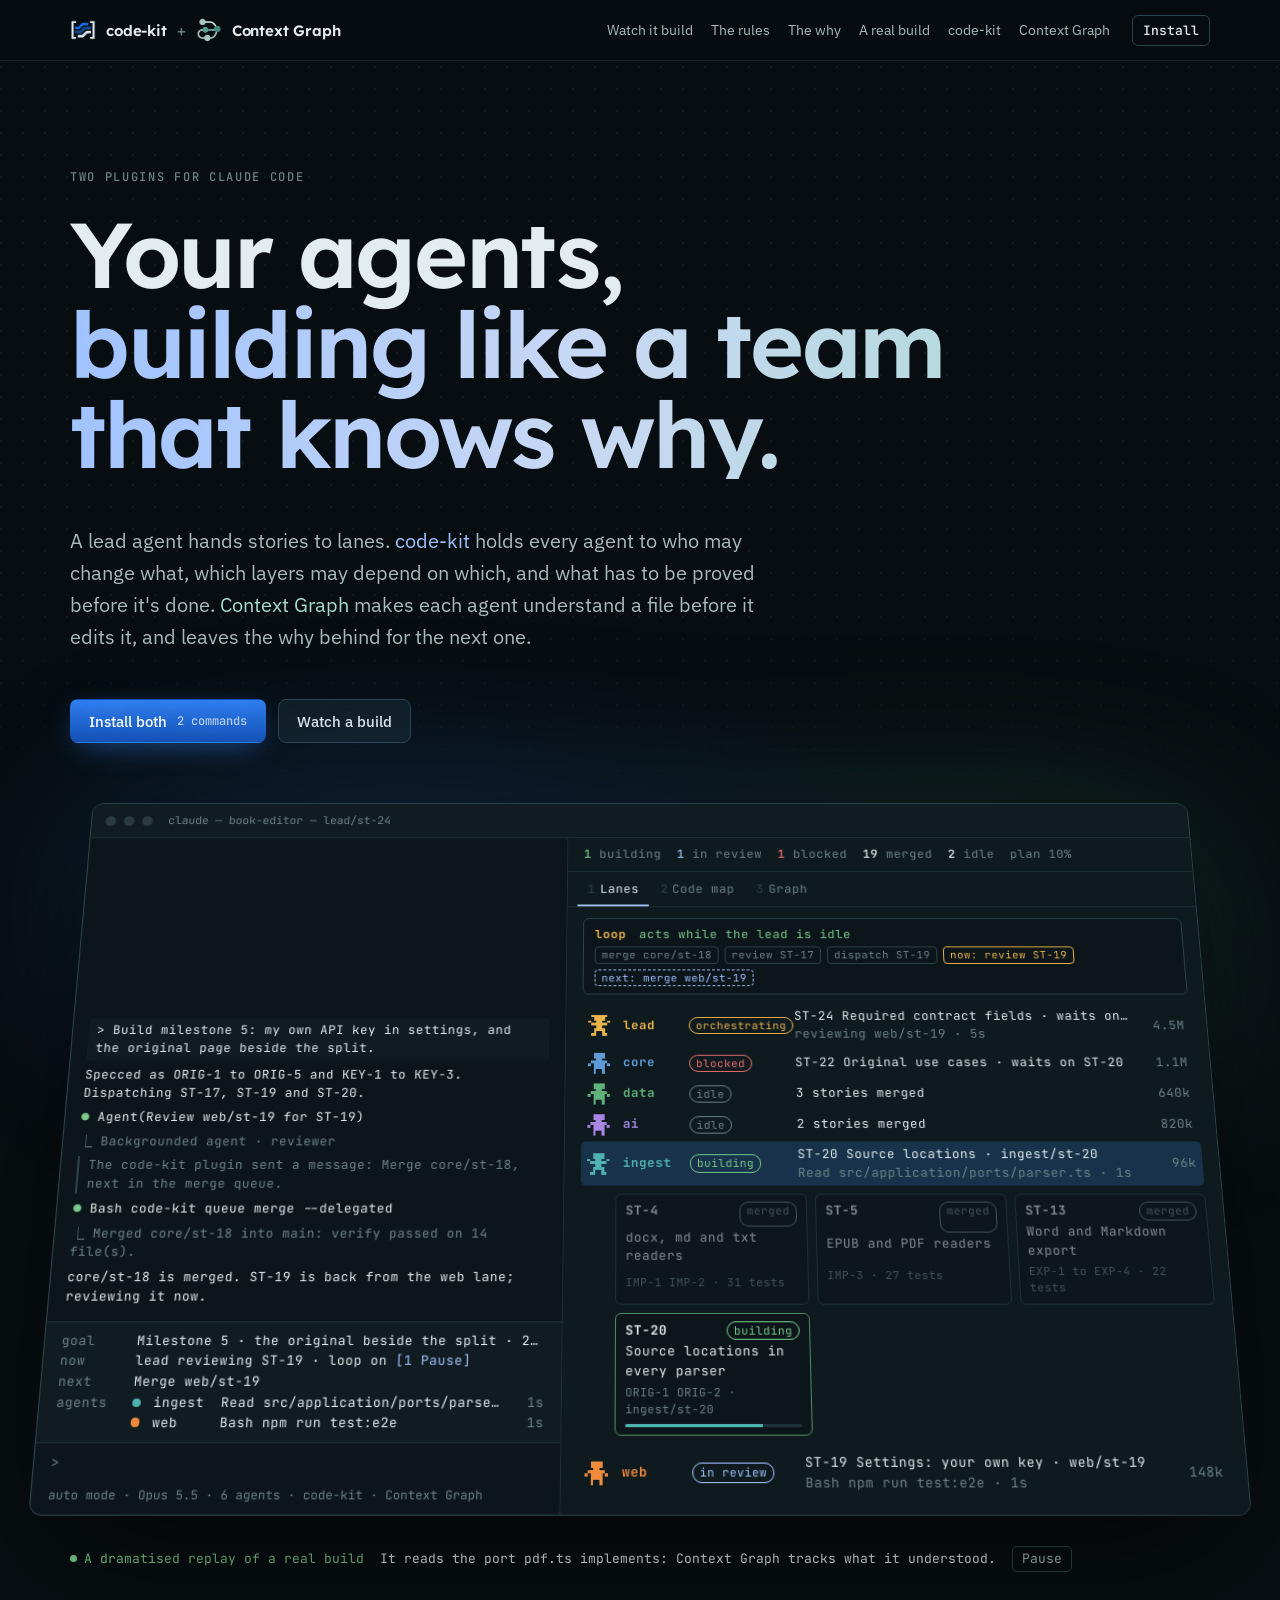
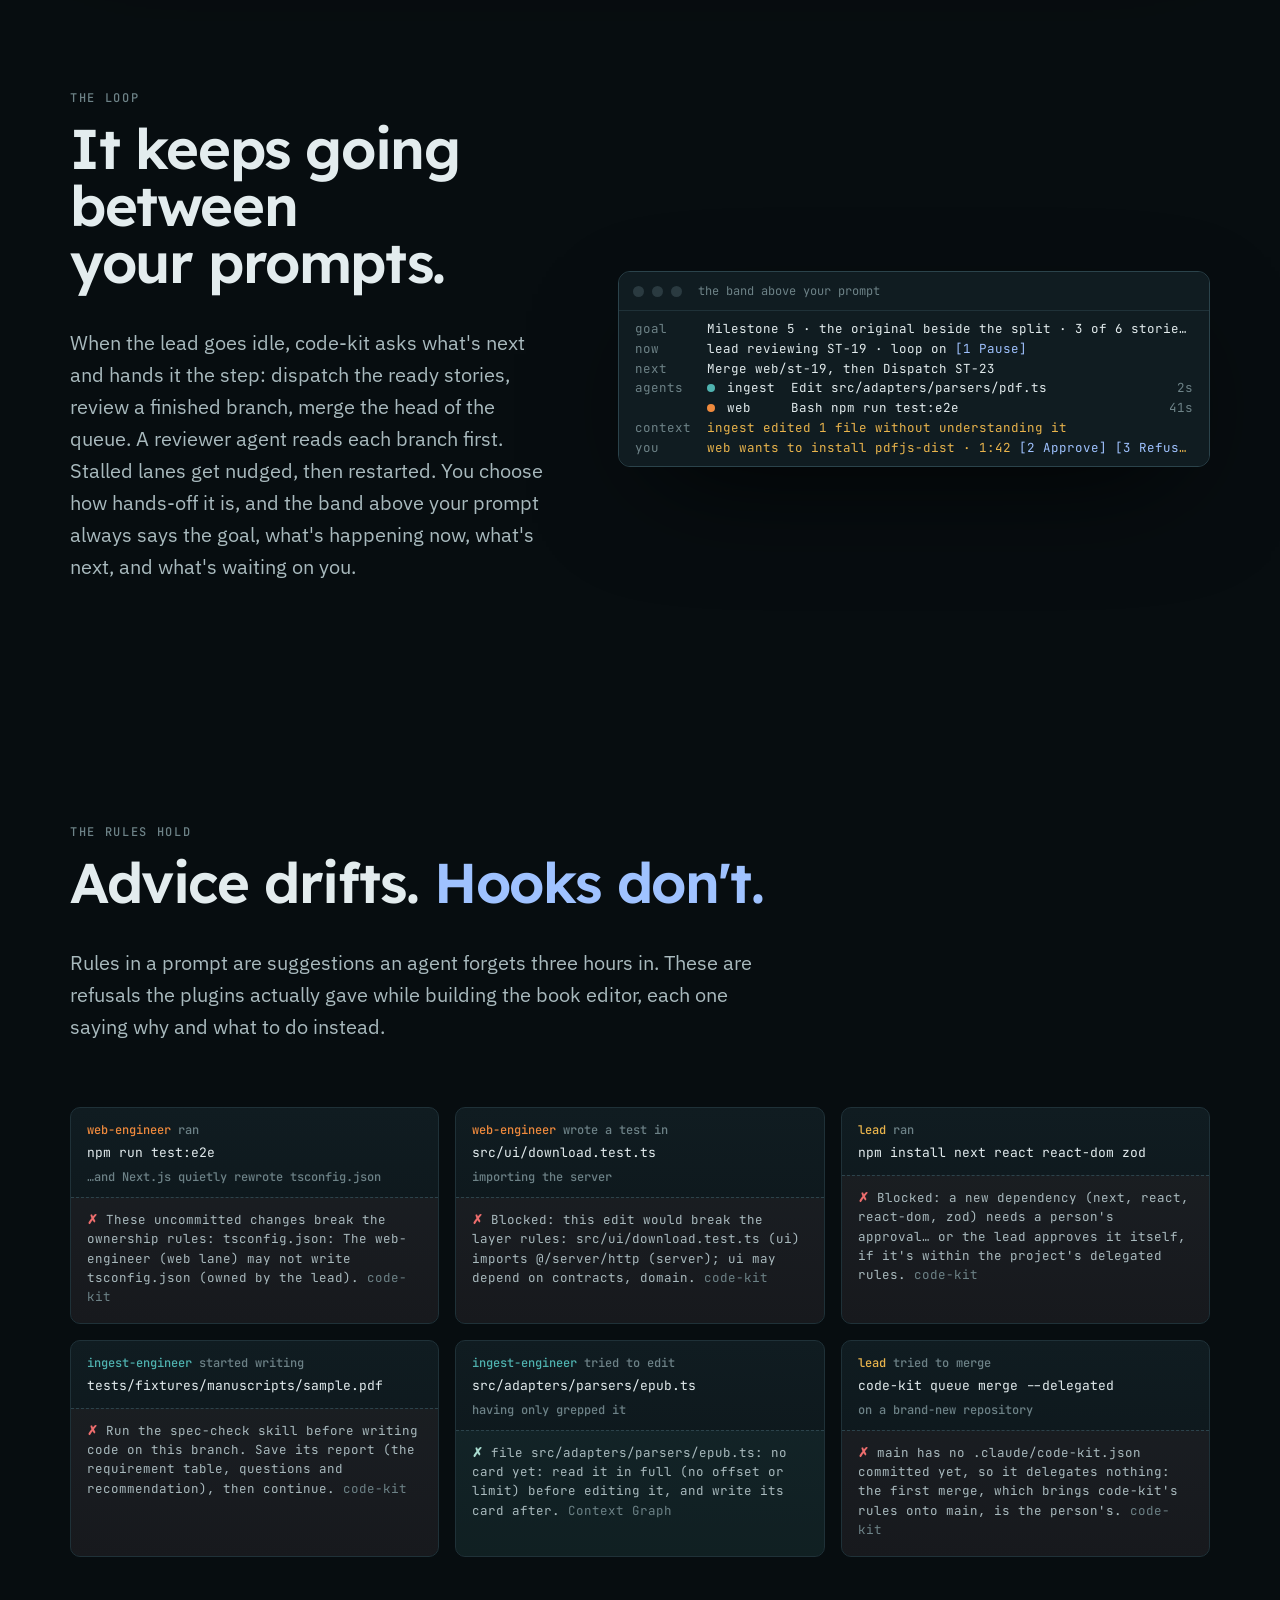
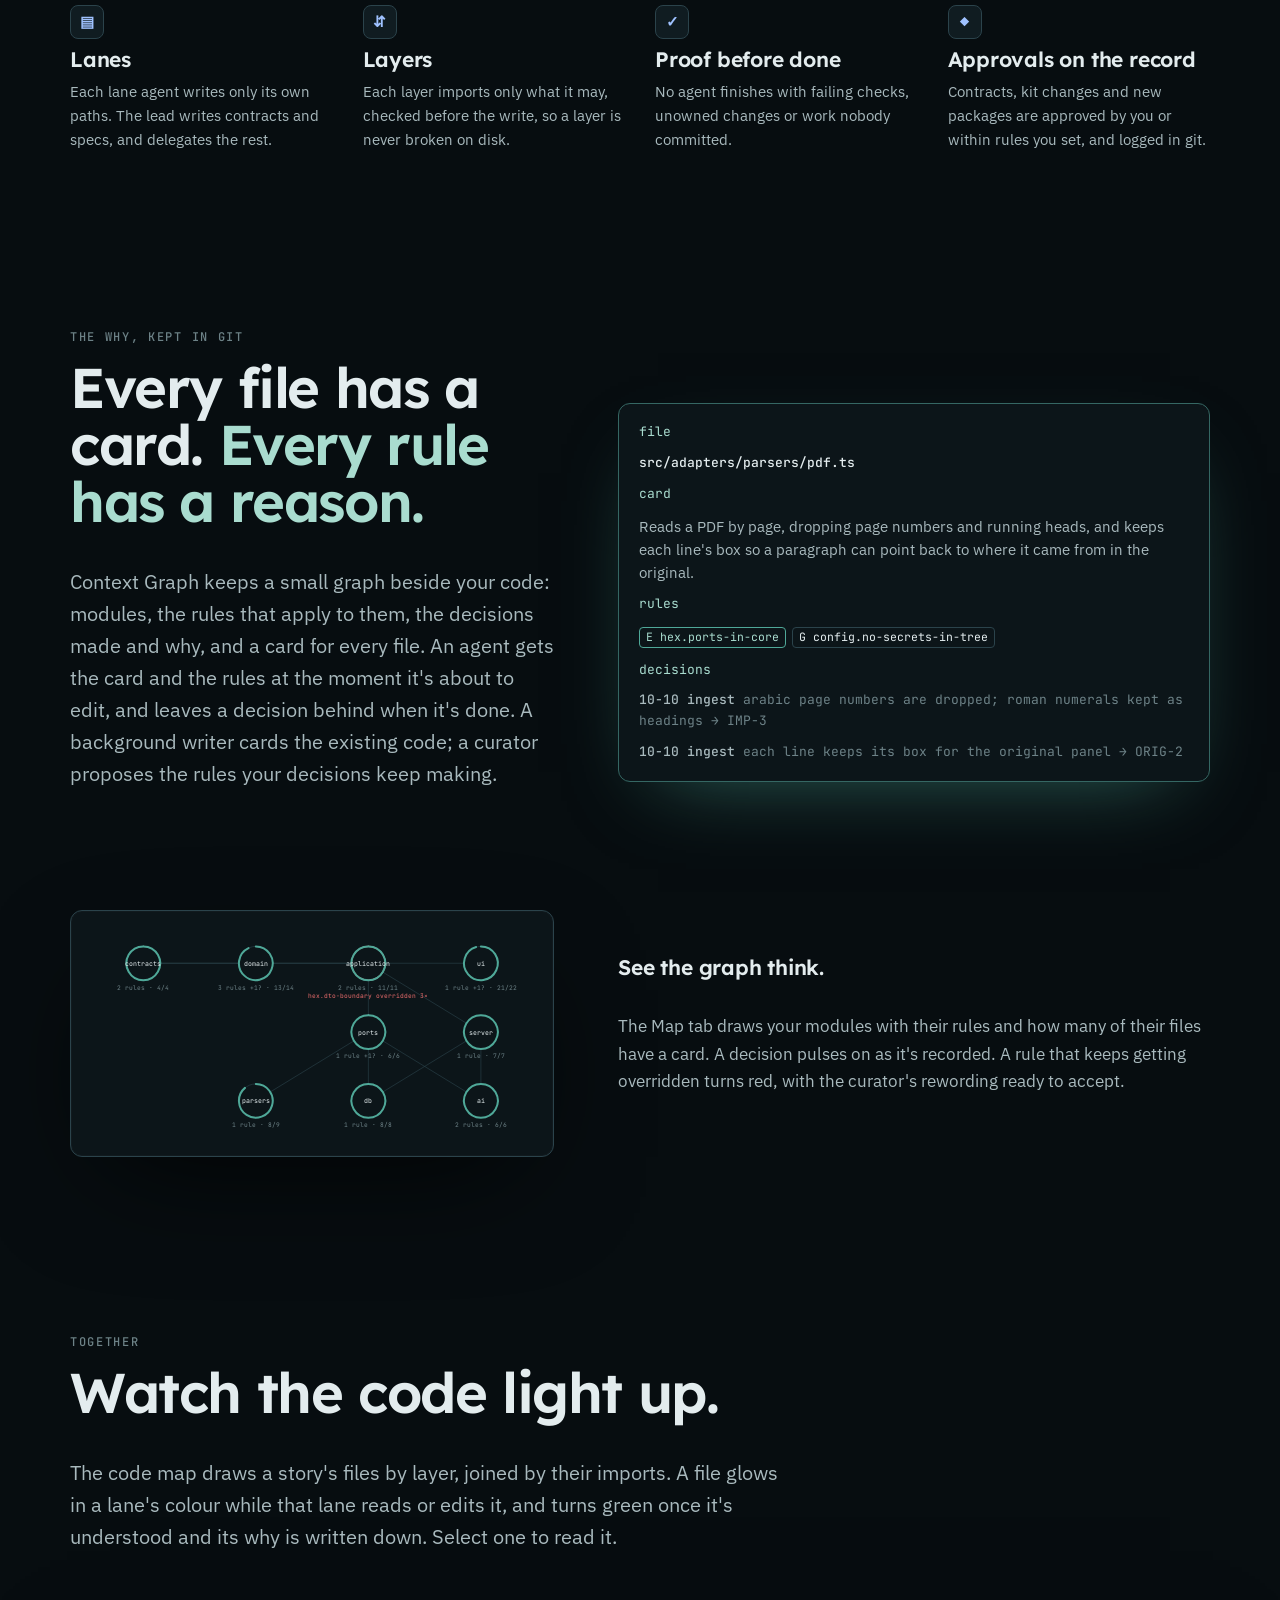
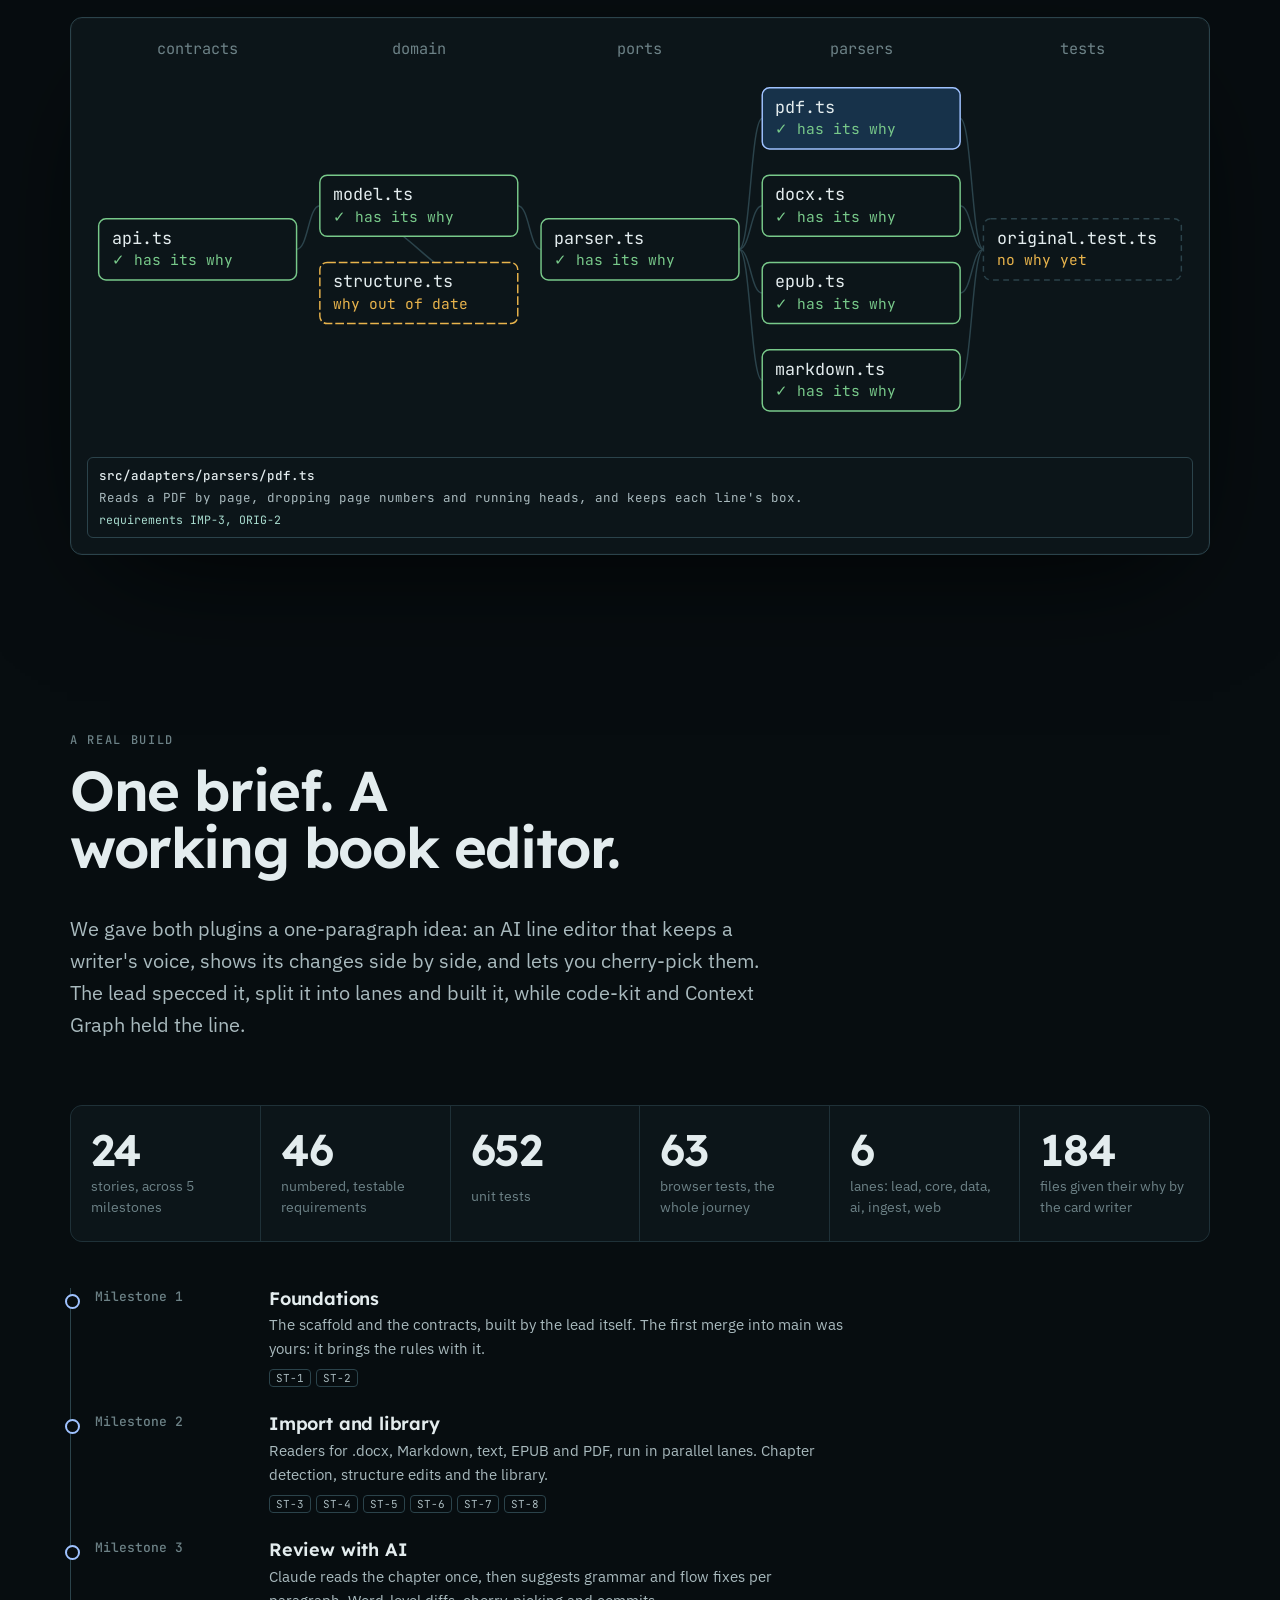
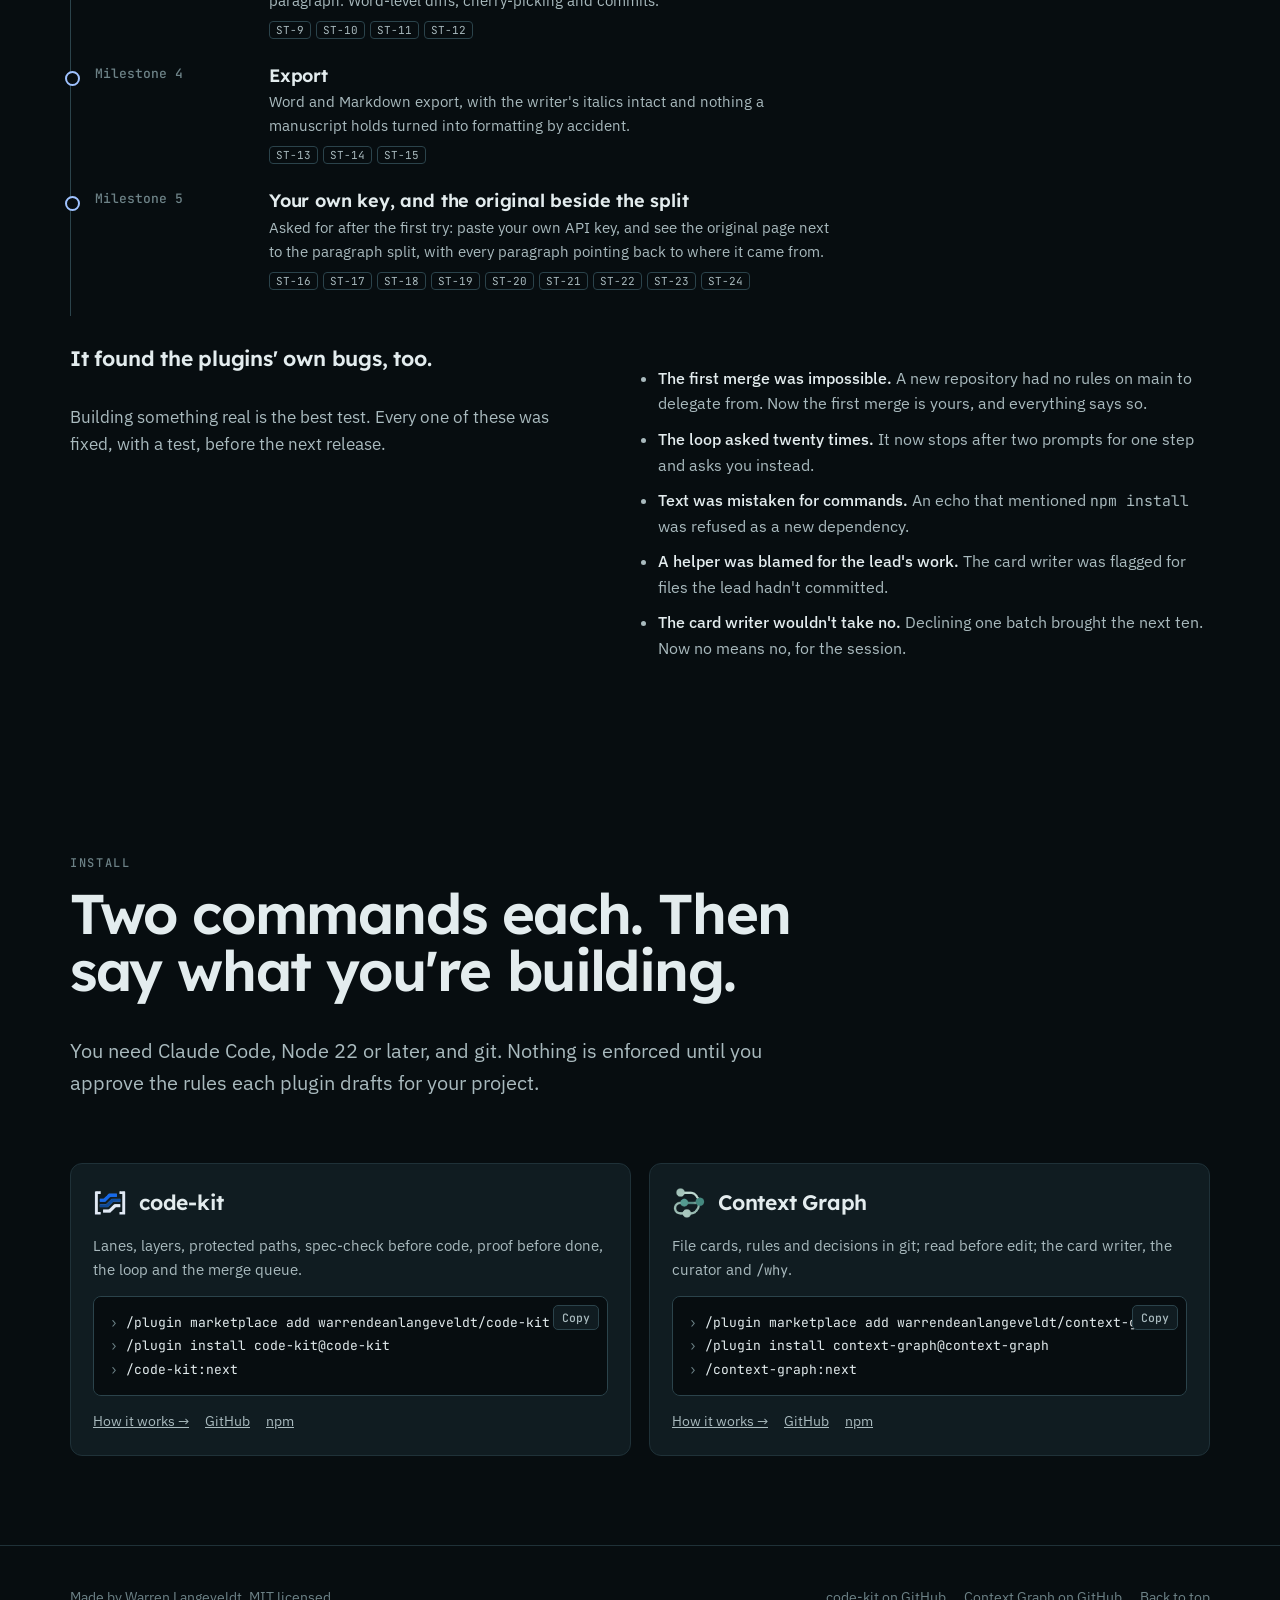
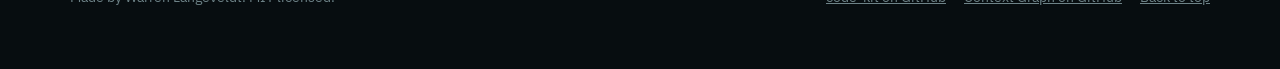
==== index.html @ 159a87c7 "The site: home page with the live replay, code-kit and Context Graph pages, GIFs and the social card" ====
<!doctype html>
<html lang="en">
<head>
<meta charset="utf-8">
<meta name="viewport" content="width=device-width, initial-scale=1, viewport-fit=cover">
<title>code-kit & Context Graph</title>
<meta name="description" content="Two Claude Code plugins that make AI agents build like a team: code-kit enforces who may change what and what must be proved; Context Graph gives every agent the why behind a file before it edits.">
<meta property="og:title" content="code-kit & Context Graph">
<meta property="og:description" content="Your agents, building like a team that knows why. Two Claude Code plugins for lanes, layers, specs and the why behind every file.">
<meta property="og:image" content="https://warrendeanlangeveldt.github.io/assets/og.png">
<meta property="og:type" content="website">
<meta name="twitter:card" content="summary_large_image">
<meta name="theme-color" content="#070d10">
<link rel="icon" href="assets/code-kit-icon.png">
<link rel="preconnect" href="https://fonts.googleapis.com">
<link rel="preconnect" href="https://fonts.gstatic.com" crossorigin>
<link rel="stylesheet" href="https://fonts.googleapis.com/css2?family=Lexend:wght@400;500;600;700&family=IBM+Plex+Sans:wght@400;500&family=JetBrains+Mono:wght@400;500;700&display=swap">
<link rel="stylesheet" href="assets/site.css">
</head>
<body>

<header class="nav">
  <div class="wrap">
    <a class="brand" href="./"><img src="assets/code-kit-icon.png" alt=""><span>code-kit</span><span class="plus">+</span><img src="assets/context-graph-icon.png" alt=""><span>Context Graph</span></a>
    <nav aria-label="Sections">
      <a href="#watch">Watch it build</a>
      <a href="#rules">The rules</a>
      <a href="#why">The why</a>
      <a href="#case">A real build</a>
      <a href="code-kit/">code-kit</a>
      <a href="context-graph/">Context Graph</a>
    </nav>
    <a class="gh" href="#install">Install</a>
  </div>
</header>

<main>
  <section class="hero" id="top">
    <div class="wrap">
      <span class="eyebrow">Two plugins for Claude Code</span>
      <h1>Your agents,<span class="line2 grad">building like a team that knows why.</span></h1>
      <p class="lede">A lead agent hands stories to lanes. <span class="kit">code-kit</span> holds every agent to who may change what, which layers may depend on which, and what has to be proved before it's done. <span class="ctx">Context Graph</span> makes each agent understand a file before it edits it, and leaves the why behind for the next one.</p>
      <div class="ctas">
        <a class="btn primary" href="#install">Install both <span class="k">2 commands</span></a>
        <a class="btn" href="#watch">Watch a build</a>
      </div>
      <div class="stage" id="watch">
        <div class="glow" aria-hidden="true"></div>
        <div class="tilt"><div data-harness data-caption="#say" data-toggle="#playpause"></div></div>
        <div class="caption">
          <span class="live">A dramatised replay of a real build</span>
          <span class="say" id="say"></span>
          <button type="button" id="playpause">Pause</button>
        </div>
      </div>
    </div>
  </section>

  <section id="loop">
    <div class="wrap split">
      <div class="sec-head">
        <span class="eyebrow">The loop</span>
        <h2>It keeps going between your prompts.</h2>
        <p class="lede">When the lead goes idle, code-kit asks what's next and hands it the step: dispatch the ready stories, review a finished branch, merge the head of the queue. A reviewer agent reads each branch first. Stalled lanes get nudged, then restarted. You choose how hands-off it is, and the band above your prompt always says the goal, what's happening now, what's next, and what's waiting on you.</p>
      </div>
      <div class="term" aria-label="The mission band">
        <div class="bar"><i></i><i></i><i></i><span>the band above your prompt</span></div>
        <div class="band" style="border-top:0">
          <div class="r"><span class="k">goal</span><span class="v">Milestone 5 · the original beside the split · 3 of 6 stories done</span></div>
          <div class="r"><span class="k">now</span><span class="v">lead reviewing ST-19 · loop on  <span class="btnk">[1 Pause]</span></span></div>
          <div class="r"><span class="k">next</span><span class="v">Merge web/st-19, then Dispatch ST-23</span></div>
          <div class="r"><span class="k">agents</span><span class="v ag"><span style="color:var(--ingest)"><span class="dot"></span></span><span>ingest</span><span class="t">Edit src/adapters/parsers/pdf.ts</span><span class="a">2s</span></span></div>
          <div class="r"><span class="k"></span><span class="v ag"><span style="color:var(--web)"><span class="dot"></span></span><span>web</span><span class="t">Bash npm run test:e2e</span><span class="a">41s</span></span></div>
          <div class="r"><span class="k">context</span><span class="v ctxl">ingest edited 1 file without understanding it</span></div>
          <div class="r"><span class="k">you</span><span class="v you">web wants to install pdfjs-dist · 1:42  <span class="btnk">[2 Approve] [3 Refuse]</span></span></div>
        </div>
      </div>
    </div>
  </section>

  <section id="rules">
    <div class="wrap">
      <div class="sec-head">
        <span class="eyebrow">The rules hold</span>
        <h2>Advice drifts. <span class="kit">Hooks don't.</span></h2>
        <p class="lede">Rules in a prompt are suggestions an agent forgets three hours in. These are refusals the plugins actually gave while building the book editor, each one saying why and what to do instead.</p>
      </div>
      <div class="refusals">
        <article class="ref">
          <div class="tried"><span class="who"><b style="color:var(--web)">web-engineer</b> ran</span><span class="cmd">npm run test:e2e</span><span class="who">…and Next.js quietly rewrote tsconfig.json</span></div>
          <div class="said"><span class="x">✗ </span>These uncommitted changes break the ownership rules: tsconfig.json: The web-engineer (web lane) may not write tsconfig.json (owned by the lead). <span class="plugin">code-kit</span></div>
        </article>
        <article class="ref">
          <div class="tried"><span class="who"><b style="color:var(--web)">web-engineer</b> wrote a test in</span><span class="cmd">src/ui/download.test.ts</span><span class="who">importing the server</span></div>
          <div class="said"><span class="x">✗ </span>Blocked: this edit would break the layer rules: src/ui/download.test.ts (ui) imports @/server/http (server); ui may depend on contracts, domain. <span class="plugin">code-kit</span></div>
        </article>
        <article class="ref">
          <div class="tried"><span class="who"><b style="color:var(--lead)">lead</b> ran</span><span class="cmd">npm install next react react-dom zod</span></div>
          <div class="said"><span class="x">✗ </span>Blocked: a new dependency (next, react, react-dom, zod) needs a person's approval… or the lead approves it itself, if it's within the project's delegated rules. <span class="plugin">code-kit</span></div>
        </article>
        <article class="ref">
          <div class="tried"><span class="who"><b style="color:var(--ingest)">ingest-engineer</b> started writing</span><span class="cmd">tests/fixtures/manuscripts/sample.pdf</span></div>
          <div class="said"><span class="x">✗ </span>Run the spec-check skill before writing code on this branch. Save its report (the requirement table, questions and recommendation), then continue. <span class="plugin">code-kit</span></div>
        </article>
        <article class="ref ctxref">
          <div class="tried"><span class="who"><b style="color:var(--ingest)">ingest-engineer</b> tried to edit</span><span class="cmd">src/adapters/parsers/epub.ts</span><span class="who">having only grepped it</span></div>
          <div class="said"><span class="x">✗ </span>file src/adapters/parsers/epub.ts: no card yet: read it in full (no offset or limit) before editing it, and write its card after. <span class="plugin">Context Graph</span></div>
        </article>
        <article class="ref">
          <div class="tried"><span class="who"><b style="color:var(--lead)">lead</b> tried to merge</span><span class="cmd">code-kit queue merge --delegated</span><span class="who">on a brand-new repository</span></div>
          <div class="said"><span class="x">✗ </span>main has no .claude/code-kit.json committed yet, so it delegates nothing: the first merge, which brings code-kit's rules onto main, is the person's. <span class="plugin">code-kit</span></div>
        </article>
      </div>
      <div class="feats">
        <div class="feat"><span class="ic kit">▤</span><h3>Lanes</h3><p>Each lane agent writes only its own paths. The lead writes contracts and specs, and delegates the rest.</p></div>
        <div class="feat"><span class="ic kit">⇵</span><h3>Layers</h3><p>Each layer imports only what it may, checked before the write, so a layer is never broken on disk.</p></div>
        <div class="feat"><span class="ic kit">✓</span><h3>Proof before done</h3><p>No agent finishes with failing checks, unowned changes or work nobody committed.</p></div>
        <div class="feat"><span class="ic kit">◆</span><h3>Approvals on the record</h3><p>Contracts, kit changes and new packages are approved by you or within rules you set, and logged in git.</p></div>
      </div>
    </div>
  </section>

  <section id="why">
    <div class="wrap split">
      <div class="sec-head">
        <span class="eyebrow">The why, kept in git</span>
        <h2>Every file has a card. <span class="ctx">Every rule has a reason.</span></h2>
        <p class="lede">Context Graph keeps a small graph beside your code: modules, the rules that apply to them, the decisions made and why, and a card for every file. An agent gets the card and the rules at the moment it's about to edit, and leaves a decision behind when it's done. A background writer cards the existing code; a curator proposes the rules your decisions keep making.</p>
      </div>
      <div class="cardx" aria-label="An example file card">
        <span class="lbl">file</span>
        <span class="path">src/adapters/parsers/pdf.ts</span>
        <span class="lbl">card</span>
        <span class="txt">Reads a PDF by page, dropping page numbers and running heads, and keeps each line's box so a paragraph can point back to where it came from in the original.</span>
        <span class="lbl">rules</span>
        <span><span class="rule e">E hex.ports-in-core</span><span class="rule">G config.no-secrets-in-tree</span></span>
        <span class="lbl">decisions</span>
        <span class="dec"><b>10-10 ingest</b> arabic page numbers are dropped; roman numerals kept as headings → IMP-3</span>
        <span class="dec"><b>10-10 ingest</b> each line keeps its box for the original panel → ORIG-2</span>
      </div>
    </div>
    <div class="wrap" style="margin-top:56px">
      <div class="split">
        <div class="term" style="padding:16px"><div data-graph></div></div>
        <div class="sec-head" style="margin:0">
          <h3>See the graph think.</h3>
          <p class="lede" style="font-size:17px">The Map tab draws your modules with their rules and how many of their files have a card. A decision pulses on as it's recorded. A rule that keeps getting overridden turns red, with the curator's rewording ready to accept.</p>
        </div>
      </div>
    </div>
  </section>

  <section id="map">
    <div class="wrap">
      <div class="sec-head">
        <span class="eyebrow">Together</span>
        <h2>Watch the code light up.</h2>
        <p class="lede">The code map draws a story's files by layer, joined by their imports. A file glows in a lane's colour while that lane reads or edits it, and turns green once it's understood and its why is written down. Select one to read it.</p>
      </div>
      <div class="term" style="padding:16px"><div data-codemap></div></div>
    </div>
  </section>

  <section id="case">
    <div class="wrap">
      <div class="sec-head">
        <span class="eyebrow">A real build</span>
        <h2>One brief. A working book editor.</h2>
        <p class="lede">We gave both plugins a one-paragraph idea: an AI line editor that keeps a writer's voice, shows its changes side by side, and lets you cherry-pick them. The lead specced it, split it into lanes and built it, while code-kit and Context Graph held the line.</p>
      </div>
      <div class="stats">
        <div class="stat"><b>24</b><span>stories, across 5 milestones</span></div>
        <div class="stat"><b>46</b><span>numbered, testable requirements</span></div>
        <div class="stat"><b>652</b><span>unit tests</span></div>
        <div class="stat"><b>63</b><span>browser tests, the whole journey</span></div>
        <div class="stat"><b>6</b><span>lanes: lead, core, data, ai, ingest, web</span></div>
        <div class="stat"><b>184</b><span>files given their why by the card writer</span></div>
      </div>
      <div class="milestones">
        <div class="ms"><span class="when">Milestone 1</span><div><h3>Foundations</h3><p>The scaffold and the contracts, built by the lead itself. The first merge into main was yours: it brings the rules with it.</p><div class="storyrow"><span>ST-1</span><span>ST-2</span></div></div></div>
        <div class="ms"><span class="when">Milestone 2</span><div><h3>Import and library</h3><p>Readers for .docx, Markdown, text, EPUB and PDF, run in parallel lanes. Chapter detection, structure edits and the library.</p><div class="storyrow"><span>ST-3</span><span>ST-4</span><span>ST-5</span><span>ST-6</span><span>ST-7</span><span>ST-8</span></div></div></div>
        <div class="ms"><span class="when">Milestone 3</span><div><h3>Review with AI</h3><p>Claude reads the chapter once, then suggests grammar and flow fixes per paragraph. Word-level diffs, cherry-picking and commits.</p><div class="storyrow"><span>ST-9</span><span>ST-10</span><span>ST-11</span><span>ST-12</span></div></div></div>
        <div class="ms"><span class="when">Milestone 4</span><div><h3>Export</h3><p>Word and Markdown export, with the writer's italics intact and nothing a manuscript holds turned into formatting by accident.</p><div class="storyrow"><span>ST-13</span><span>ST-14</span><span>ST-15</span></div></div></div>
        <div class="ms"><span class="when">Milestone 5</span><div><h3>Your own key, and the original beside the split</h3><p>Asked for after the first try: paste your own API key, and see the original page next to the paragraph split, with every paragraph pointing back to where it came from.</p><div class="storyrow"><span>ST-16</span><span>ST-17</span><span>ST-18</span><span>ST-19</span><span>ST-20</span><span>ST-21</span><span>ST-22</span><span>ST-23</span><span>ST-24</span></div></div></div>
      </div>
      <div class="split" style="align-items:start;margin-top:30px">
        <div class="sec-head" style="margin:0">
          <h3>It found the plugins' own bugs, too.</h3>
          <p class="lede" style="font-size:17px">Building something real is the best test. Every one of these was fixed, with a test, before the next release.</p>
        </div>
        <ul class="caught">
          <li><b>The first merge was impossible.</b> A new repository had no rules on main to delegate from. Now the first merge is yours, and everything says so.</li>
          <li><b>The loop asked twenty times.</b> It now stops after two prompts for one step and asks you instead.</li>
          <li><b>Text was mistaken for commands.</b> An echo that mentioned <code>npm install</code> was refused as a new dependency.</li>
          <li><b>A helper was blamed for the lead's work.</b> The card writer was flagged for files the lead hadn't committed.</li>
          <li><b>The card writer wouldn't take no.</b> Declining one batch brought the next ten. Now no means no, for the session.</li>
        </ul>
      </div>
    </div>
  </section>

  <section id="install">
    <div class="wrap">
      <div class="sec-head">
        <span class="eyebrow">Install</span>
        <h2>Two commands each. Then say what you're building.</h2>
        <p class="lede">You need Claude Code, Node 22 or later, and git. Nothing is enforced until you approve the rules each plugin drafts for your project.</p>
      </div>
      <div class="install">
        <div class="inst">
          <div class="hd"><img src="assets/code-kit-icon.png" alt=""><h3>code-kit</h3></div>
          <p>Lanes, layers, protected paths, spec-check before code, proof before done, the loop and the merge queue.</p>
          <div class="cmds" id="cmd-kit"><span class="p">› </span>/plugin marketplace add warrendeanlangeveldt/code-kit
<span class="p">› </span>/plugin install code-kit@code-kit
<span class="p">› </span>/code-kit:next<button class="copy" type="button" data-copy="#cmd-kit">Copy</button></div>
          <div class="links"><a href="code-kit/">How it works →</a><a href="https://github.com/warrendeanlangeveldt/code-kit">GitHub</a><a href="https://www.npmjs.com/package/@warren-dean/code-kit">npm</a></div>
        </div>
        <div class="inst">
          <div class="hd"><img src="assets/context-graph-icon.png" alt=""><h3>Context Graph</h3></div>
          <p>File cards, rules and decisions in git; read before edit; the card writer, the curator and <code>/why</code>.</p>
          <div class="cmds" id="cmd-ctx"><span class="p">› </span>/plugin marketplace add warrendeanlangeveldt/context-graph
<span class="p">› </span>/plugin install context-graph@context-graph
<span class="p">› </span>/context-graph:next<button class="copy" type="button" data-copy="#cmd-ctx">Copy</button></div>
          <div class="links"><a href="context-graph/">How it works →</a><a href="https://github.com/warrendeanlangeveldt/context-graph">GitHub</a><a href="https://www.npmjs.com/package/@warren-dean/context-graph">npm</a></div>
        </div>
      </div>
    </div>
  </section>
</main>

<footer>
  <div class="wrap">
    <span>Made by Warren Langeveldt. MIT licensed.</span>
    <nav aria-label="Elsewhere"><a href="https://github.com/warrendeanlangeveldt/code-kit">code-kit on GitHub</a><a href="https://github.com/warrendeanlangeveldt/context-graph">Context Graph on GitHub</a><a href="#top">Back to top</a></nav>
  </div>
</footer>

<script src="assets/harness.js"></script>
</body>
</html>
---- assets/site.css ----
/* code-kit & Context Graph. A control room at night: ink ground, the two plugins' own blues and teals,
   the lead's amber for the loop, and a terminal at the centre of every section. Dark by design. */
:root {
  color-scheme: dark;
  --ink: #070d10;
  --ink-2: #0c1519;
  --panel: #101c21;
  --panel-2: #14242a;
  --rule: #1f3138;
  --rule-2: #2b434b;
  --fg: #e3ecee;
  --fg-2: #a9babe;
  --dim: #6d8287;
  --kit: #2f7ff0;
  --kit-deep: #1450b4;
  --kit-soft: #9fc2ff;
  --ctx: #4fa898;
  --ctx-deep: #2f7d70;
  --ctx-soft: #a9dccf;
  --amber: #e9b44c;
  --ok: #78c98a;
  --warn: #e9b44c;
  --bad: #ec6d6d;
  --lead: #e9b44c; --core: #5f9bd6; --data: #5fb27a; --ai: #a986e3; --ingest: #4fb3b0; --web: #ef8a3d;
  --display: 'Lexend', 'Avenir Next', system-ui, sans-serif;
  --body: 'IBM Plex Sans', system-ui, sans-serif;
  --mono: 'JetBrains Mono', ui-monospace, 'SF Mono', Menlo, monospace;
  --wrap: 1180px;
}
* { box-sizing: border-box; }
html { scroll-behavior: smooth; overflow-x: clip; }
@media (prefers-reduced-motion: reduce) { html { scroll-behavior: auto; } }
body { margin: 0; background: var(--ink); color: var(--fg); font: 16px/1.6 var(--body); -webkit-font-smoothing: antialiased; overflow-x: clip; }
img { max-width: 100%; }
a { color: inherit; }
::selection { background: color-mix(in srgb, var(--kit) 45%, transparent); }
.wrap { max-width: var(--wrap); margin: 0 auto; padding-inline: 20px; }
:focus-visible { outline: 2px solid var(--kit-soft); outline-offset: 3px; border-radius: 4px; }

/* the night grid: terminal cells, faint, behind everything */
body::before { content: ''; position: fixed; inset: 0; z-index: -1; pointer-events: none;
  background-image: radial-gradient(circle at 1px 1px, rgba(159, 194, 255, .07) 1px, transparent 0);
  background-size: 22px 22px; mask-image: linear-gradient(to bottom, #000 0, #000 60%, transparent 100%); }

/* nav */
.nav { position: sticky; top: env(safe-area-inset-top, 0px); z-index: 20; backdrop-filter: blur(12px); background: color-mix(in srgb, var(--ink) 78%, transparent); border-bottom: 1px solid color-mix(in srgb, var(--rule) 70%, transparent); }
.nav .wrap { display: flex; align-items: center; gap: 22px; height: 60px; }
.brand { display: flex; align-items: center; gap: 10px; text-decoration: none; font: 600 15px/1 var(--display); letter-spacing: -.01em; }
.brand img { width: 26px; height: 26px; }
.brand .plus { color: var(--dim); font-weight: 400; }
.nav nav { display: flex; gap: 18px; margin-left: auto; font-size: 14px; color: var(--fg-2); }
.nav nav a { text-decoration: none; }
.nav nav a:hover { color: var(--fg); }
.nav .gh { font: 500 13px var(--mono); border: 1px solid var(--rule-2); padding: 6px 10px; border-radius: 6px; text-decoration: none; }
.nav .gh:hover { border-color: var(--fg-2); }
@media (max-width: 720px) { .nav nav { display: none; } .nav .gh { margin-left: auto; } }
@media (max-width: 520px) { .brand span:not(.plus) { display: none; } }

/* type */
.eyebrow { font: 500 12px/1 var(--mono); letter-spacing: .14em; text-transform: uppercase; color: var(--dim); }
h1, h2, h3 { font-family: var(--display); letter-spacing: -.025em; text-wrap: balance; margin: 0; }
h1 { font-size: clamp(42px, 7.4vw, 92px); line-height: .98; font-weight: 600; }
h2 { font-size: clamp(32px, 4.6vw, 56px); line-height: 1.02; font-weight: 600; }
h3 { font-size: 21px; line-height: 1.2; font-weight: 600; letter-spacing: -.01em; }
.lede { font-size: clamp(17px, 1.6vw, 20px); color: var(--fg-2); max-width: 60ch; }
.kit { color: var(--kit-soft); } .ctx { color: var(--ctx-soft); }
.grad { background: linear-gradient(100deg, var(--kit-soft) 0%, #c8d8f4 45%, var(--ctx-soft) 100%); -webkit-background-clip: text; background-clip: text; color: transparent; }
code, .mono { font-family: var(--mono); font-size: .92em; }

/* buttons */
.ctas { display: flex; flex-wrap: wrap; gap: 12px; }
.btn { display: inline-flex; align-items: center; gap: 10px; font: 500 15px/1 var(--body); padding: 13px 18px; border-radius: 8px; text-decoration: none; border: 1px solid var(--rule-2); background: var(--panel); transition: transform .15s ease, border-color .15s ease; }
.btn:hover { transform: translateY(-1px); border-color: var(--fg-2); }
.btn.primary { background: linear-gradient(180deg, var(--kit) 0%, var(--kit-deep) 100%); border-color: transparent; color: #fff; box-shadow: 0 8px 30px -10px color-mix(in srgb, var(--kit) 70%, transparent); }
.btn .k { font: 500 12px var(--mono); opacity: .7; }

/* hero */
.hero { padding-block: clamp(56px, 9vw, 110px) 30px; position: relative; }
.hero .wrap { display: grid; gap: 26px; }
.hero h1 .line2 { display: block; }
.stage { position: relative; margin-top: 34px; perspective: 1600px; }
.stage .tilt { transform: rotateX(14deg) scale(.96); transform-origin: 50% 0; transition: transform .9s cubic-bezier(.2, .7, .2, 1); }
.stage.flat .tilt { transform: none; }
@media (prefers-reduced-motion: reduce), (max-width: 700px) { .stage .tilt { transform: none; transition: none; } }
.stage .glow { position: absolute; inset: -60px -40px auto; height: 420px; z-index: -1; filter: blur(70px); opacity: .55;
  background: radial-gradient(40% 60% at 30% 40%, color-mix(in srgb, var(--kit) 50%, transparent), transparent), radial-gradient(40% 60% at 75% 50%, color-mix(in srgb, var(--ctx) 45%, transparent), transparent); }
.caption { display: flex; flex-wrap: wrap; align-items: center; gap: 8px 16px; margin-top: 14px; color: var(--dim); font: 13px/1.4 var(--mono); }
.caption .live { color: var(--ok); }
.caption .live::before { content: ''; display: inline-block; width: 7px; height: 7px; border-radius: 50%; background: var(--ok); margin-right: 7px; box-shadow: 0 0 0 0 var(--ok); animation: ping 1.8s infinite; vertical-align: 1px; }
@keyframes ping { 0% { box-shadow: 0 0 0 0 color-mix(in srgb, var(--ok) 60%, transparent); } 80%, 100% { box-shadow: 0 0 0 9px transparent; } }
.caption button { font: inherit; color: var(--fg-2); background: none; border: 1px solid var(--rule-2); border-radius: 5px; padding: 3px 9px; cursor: pointer; }
.caption .say { color: var(--fg); }

/* the emulated Claude Code window */
.term { font: 12.5px/1.5 var(--mono); background: var(--ink-2); border: 1px solid var(--rule-2); border-radius: 12px; overflow: hidden; box-shadow: 0 40px 120px -40px rgba(0, 0, 0, .9), 0 0 0 1px rgba(255, 255, 255, .02) inset; }
.term .bar { display: flex; align-items: center; gap: 8px; padding: 10px 14px; border-bottom: 1px solid var(--rule); background: var(--panel); color: var(--dim); font-size: 12px; }
.term .bar i { width: 11px; height: 11px; border-radius: 50%; background: #2a3a40; display: inline-block; }
.term .bar span { margin-left: 8px; }
.term .cols { display: grid; grid-template-columns: minmax(0, 1fr) minmax(0, 1.3fr); min-height: 560px; }
.term .left { display: grid; grid-template-rows: 1fr auto auto; border-right: 1px solid var(--rule); min-width: 0; }
.term .transcript { padding: 14px 16px; color: var(--dim); display: grid; align-content: end; gap: 6px; overflow: hidden; }
.term .transcript .t { color: var(--fg); }
.term .transcript .t b { color: var(--ok); font-weight: 500; }
.term .transcript .m { border-left: 2px solid var(--rule-2); padding-left: 9px; }
.term .transcript .no { color: var(--bad); }
.term .transcript .u { color: var(--fg); background: var(--panel); border-radius: 4px; padding: 4px 8px; }
.term .prompt { border-top: 1px solid var(--rule); padding: 9px 16px; color: var(--dim); }
.term .status { padding: 2px 16px 10px; color: var(--dim); font-size: 11.5px; }
.band { border-top: 1px solid var(--rule); background: var(--panel); padding: 9px 16px; display: grid; gap: 1px; }
.band .r { display: grid; grid-template-columns: 8ch minmax(0, 1fr); gap: 1ch; align-items: baseline; }
.band .k { color: var(--dim); }
.band .v { min-width: 0; overflow: hidden; text-overflow: ellipsis; white-space: nowrap; }
.band .you { color: var(--warn); }
.band .btnk { color: var(--kit-soft); }
.band .ag { display: grid; grid-template-columns: 1.5ch 7ch minmax(0, 1fr) 4ch; gap: 0 1ch; }
.band .ag .t { overflow: hidden; text-overflow: ellipsis; white-space: nowrap; }
.band .ag .a { color: var(--dim); text-align: right; font-variant-numeric: tabular-nums; }
.band .ctxl { color: var(--warn); }
.dot { display: inline-block; width: .66em; height: .66em; border-radius: 50%; background: currentColor; }
.pane { display: grid; grid-template-rows: auto auto 1fr; min-width: 0; background: color-mix(in srgb, var(--panel) 70%, var(--ink-2)); }
.pane .head { display: flex; flex-wrap: wrap; gap: 4px 16px; padding: 9px 16px; border-bottom: 1px solid var(--rule); }
.cnt { color: var(--dim); } .cnt b { color: var(--fg); font-weight: 500; }
.tabs { display: flex; gap: 2px; padding: 6px 10px 0; border-bottom: 1px solid var(--rule); overflow-x: auto; }
.tabs button { font: inherit; background: none; border: 0; color: var(--dim); padding: 4px 10px 7px; border-bottom: 2px solid transparent; cursor: pointer; white-space: nowrap; }
.tabs button .hk { color: var(--rule-2); margin-right: .6ch; }
.tabs button[aria-selected='true'] { color: var(--fg); border-color: var(--kit-soft); }
.pane .body { min-width: 0; overflow: auto; padding: 12px 16px 16px; }
.loopcard { border: 1px solid var(--rule-2); border-radius: 6px; padding: 8px 11px; display: grid; gap: 4px; margin-bottom: 10px; background: var(--ink-2); }
.loopcard .top { display: flex; gap: 1.6ch; flex-wrap: wrap; }
.loopcard .top b { color: var(--amber); }
.chips { display: flex; flex-wrap: wrap; gap: 6px; }
.chip { font-size: 11px; color: var(--dim); border: 1px solid var(--rule-2); border-radius: 4px; padding: 0 6px; white-space: nowrap; }
.chip.now { color: var(--amber); border-color: var(--amber); }
.chip.next { color: var(--kit-soft); border: 1px dashed var(--kit-soft); }
.chip.warn { color: var(--warn); border: 1px dashed var(--warn); }
.lanes { display: grid; gap: 2px; min-width: 520px; }
.lane { display: grid; grid-template-columns: 26px 7ch 12ch minmax(0, 1fr) 5ch; gap: 0 1.2ch; align-items: center; padding: 4px 6px; border-radius: 5px; cursor: pointer; }
.lane:hover { background: #142429; }
.lane.sel { background: #17324a; }
.lane .n { font-weight: 700; }
.lane .w { min-width: 0; display: grid; }
.lane .w .s, .lane .w .tl { overflow: hidden; text-overflow: ellipsis; white-space: nowrap; }
.lane .w .tl { color: var(--dim); }
.lane .tok { text-align: right; color: var(--dim); font-variant-numeric: tabular-nums; }
.pill { font-size: 11px; padding: 0 6px; border-radius: 9px; border: 1px solid currentColor; justify-self: start; white-space: nowrap; }
.s-working { color: var(--ok); } .s-review { color: var(--kit-soft); } .s-blocked { color: var(--bad); } .s-idle { color: var(--dim); } .s-orch { color: var(--amber); }
.cards { display: grid; grid-template-columns: repeat(auto-fill, minmax(176px, 1fr)); gap: 8px; margin: 6px 0 10px 34px; }
.scard { display: grid; gap: 2px; border: 1px solid var(--rule-2); border-radius: 6px; padding: 7px 9px; background: var(--ink-2); }
.scard .h { display: flex; justify-content: space-between; gap: 1ch; }
.scard .h b { font-weight: 700; }
.scard .m { color: var(--dim); font-size: 11px; }
.scard.done { opacity: .55; }
.scard.working { border-color: color-mix(in srgb, var(--ok) 55%, var(--rule)); }
.scard.review { border-color: color-mix(in srgb, var(--kit-soft) 55%, var(--rule)); }
.scard.blocked { border-color: color-mix(in srgb, var(--bad) 45%, var(--rule)); }
.scard .bar2 { height: 3px; border-radius: 2px; background: var(--rule); overflow: hidden; margin-top: 3px; }
.scard .bar2 span { display: block; height: 100%; transition: width .6s ease; }
.svgbox { overflow-x: auto; }
.svgbox svg { display: block; height: auto; }
svg text { font-family: var(--mono); }
.why { margin-top: 10px; border: 1px solid var(--rule-2); border-radius: 6px; padding: 9px 11px; display: grid; gap: 3px; background: var(--ink-2); min-height: 5.2em; }
.why .p { font-weight: 500; } .why .c { color: var(--fg-2); } .why .r { color: var(--ctx-soft); font-size: 11.5px; }
@keyframes pulse { 0%, 100% { opacity: .3; } 50% { opacity: .95; } }
.pulse { animation: pulse 1.15s ease-in-out infinite; }
@media (prefers-reduced-motion: reduce) { .pulse { animation: none; opacity: .7; } }
@media (max-width: 900px) {
  .term .cols { grid-template-columns: minmax(0, 1fr); }
  .term .left { border-right: 0; border-bottom: 1px solid var(--rule); }
  .term .transcript { max-height: 170px; }
}

/* sections */
section { padding-block: clamp(48px, 7vw, 92px); position: relative; }
.sec-head { display: grid; gap: 16px; max-width: 760px; margin-bottom: 44px; }
.split { display: grid; grid-template-columns: minmax(0, .9fr) minmax(0, 1.1fr); gap: clamp(28px, 5vw, 64px); align-items: center; }
@media (max-width: 900px) { .split { grid-template-columns: minmax(0, 1fr); } }
.marker { display: inline-flex; align-items: center; gap: 10px; }
.marker img { width: 30px; height: 30px; }

/* refusals */
.refusals { display: grid; grid-template-columns: repeat(auto-fit, minmax(330px, 1fr)); gap: 16px; }
.ref { border: 1px solid var(--rule); border-radius: 10px; background: linear-gradient(180deg, var(--panel) 0%, var(--ink-2) 100%); overflow: hidden; display: grid; grid-template-rows: auto 1fr; transition: border-color .2s ease, transform .2s ease; }
.ref:hover { border-color: var(--rule-2); transform: translateY(-2px); }
.ref .tried { padding: 14px 16px 12px; display: grid; gap: 6px; }
.ref .tried .who { font: 500 12px var(--mono); color: var(--dim); }
.ref .tried .who b { font-weight: 500; }
.ref .tried .cmd { font: 13px/1.45 var(--mono); color: var(--fg); }
.ref .said { font: 12.5px/1.55 var(--mono); padding: 12px 16px 16px; border-top: 1px dashed var(--rule-2); color: var(--fg-2); background: color-mix(in srgb, var(--bad) 5%, transparent); }
.ref .said .x { color: var(--bad); font-weight: 700; }
.ref .said .plugin { color: var(--dim); }
.ref.ctxref .said { background: color-mix(in srgb, var(--ctx) 7%, transparent); }
.ref.ctxref .said .x { color: var(--ctx-soft); }

/* card example */
.cardx { border: 1px solid color-mix(in srgb, var(--ctx) 45%, var(--rule)); border-radius: 12px; background: var(--ink-2); padding: 18px 20px; font: 13px/1.6 var(--mono); display: grid; gap: 10px; box-shadow: 0 30px 80px -40px color-mix(in srgb, var(--ctx) 60%, transparent); }
.cardx .path { color: var(--fg); font-weight: 500; }
.cardx .lbl { color: var(--ctx-soft); }
.cardx .txt { color: var(--fg-2); font-family: var(--body); font-size: 15px; line-height: 1.55; }
.cardx .rule { display: inline-block; border: 1px solid var(--rule-2); border-radius: 4px; padding: 0 6px; margin: 2px 6px 2px 0; font-size: 11.5px; }
.cardx .rule.e { border-color: var(--ctx); color: var(--ctx-soft); }
.cardx .dec { color: var(--dim); }
.cardx .dec b { color: var(--fg-2); font-weight: 500; }

/* feature list */
.feats { display: grid; grid-template-columns: repeat(auto-fit, minmax(230px, 1fr)); gap: 26px 30px; margin-top: 48px; }
.feat { display: grid; gap: 8px; align-content: start; }
.feat p { margin: 0; color: var(--fg-2); font-size: 15px; }
.feat .ic { width: 34px; height: 34px; border-radius: 8px; display: grid; place-items: center; border: 1px solid var(--rule-2); background: var(--panel); font: 600 15px var(--mono); }

/* case study */
.stats { display: grid; grid-template-columns: repeat(auto-fit, minmax(150px, 1fr)); gap: 1px; background: var(--rule); border: 1px solid var(--rule); border-radius: 12px; overflow: hidden; margin-top: 10px; }
.stat { background: var(--ink-2); padding: 22px 20px; display: grid; gap: 4px; }
.stat b { font: 600 clamp(30px, 3.6vw, 44px)/1 var(--display); letter-spacing: -.03em; font-variant-numeric: tabular-nums; }
.stat span { color: var(--dim); font-size: 13.5px; }
.milestones { display: grid; gap: 0; margin-top: 46px; border-left: 1px solid var(--rule-2); }
.ms { display: grid; grid-template-columns: 150px minmax(0, 1fr); gap: 6px 24px; padding: 0 0 26px 24px; position: relative; }
.ms::before { content: ''; position: absolute; left: -6px; top: 6px; width: 11px; height: 11px; border-radius: 50%; background: var(--ink); border: 2px solid var(--kit-soft); }
.ms .when { font: 500 13px var(--mono); color: var(--dim); }
.ms h3 { font-size: 18px; }
.ms p { margin: 4px 0 0; color: var(--fg-2); font-size: 15px; max-width: 64ch; }
.ms .storyrow { display: flex; flex-wrap: wrap; gap: 5px; margin-top: 8px; }
.ms .storyrow span { font: 11px var(--mono); border: 1px solid var(--rule-2); padding: 1px 6px; border-radius: 4px; color: var(--fg-2); }
@media (max-width: 640px) { .ms { grid-template-columns: minmax(0, 1fr); } }
.caught { display: grid; gap: 10px; margin-top: 20px; }
.caught li { color: var(--fg-2); }
.caught li b { color: var(--fg); font-weight: 500; }

/* install */
.install { display: grid; grid-template-columns: repeat(auto-fit, minmax(300px, 1fr)); gap: 18px; }
.inst { border: 1px solid var(--rule); border-radius: 12px; padding: 22px; background: var(--panel); display: grid; gap: 14px; align-content: start; }
.inst .hd { display: flex; align-items: center; gap: 12px; }
.inst .hd img { width: 34px; height: 34px; }
.inst p { margin: 0; color: var(--fg-2); font-size: 15px; }
.cmds { position: relative; background: var(--ink); border: 1px solid var(--rule-2); border-radius: 8px; padding: 14px 74px 14px 16px; font: 13px/1.8 var(--mono); overflow-x: auto; white-space: pre; }
.cmds .p { color: var(--dim); user-select: none; }
.copy { position: absolute; top: 8px; right: 8px; font: 500 11.5px var(--mono); color: var(--fg-2); background: var(--panel); border: 1px solid var(--rule-2); border-radius: 5px; padding: 4px 8px; cursor: pointer; }
.copy:hover { color: var(--fg); }
.inst .links { display: flex; gap: 16px; flex-wrap: wrap; font-size: 14px; color: var(--fg-2); }

/* footer */
footer { border-top: 1px solid var(--rule); padding-block: 40px 60px; color: var(--dim); font-size: 14px; }
footer .wrap { display: flex; flex-wrap: wrap; gap: 14px 28px; align-items: center; justify-content: space-between; }
footer nav { display: flex; gap: 18px; flex-wrap: wrap; }

/* plugin pages */
.doc { display: grid; grid-template-columns: 220px minmax(0, 1fr); gap: 50px; padding-block: 50px 90px; }
.doc aside { position: sticky; top: 84px; align-self: start; display: grid; gap: 8px; font-size: 14px; }
.doc aside a { color: var(--fg-2); text-decoration: none; }
.doc aside a:hover { color: var(--fg); }
.doc article { min-width: 0; max-width: 760px; }
.doc article h2 { font-size: clamp(26px, 3vw, 34px); margin: 56px 0 14px; }
.doc article h2:first-child { margin-top: 0; }
.doc article p, .doc article li { color: var(--fg-2); }
.doc article li { margin-block: 6px; }
.doc article strong { color: var(--fg); font-weight: 500; }
.doc .diagram { background: #f7f9fb; border-radius: 10px; padding: 16px; margin: 18px 0; }
@media (max-width: 860px) { .doc { grid-template-columns: minmax(0, 1fr); } .doc aside { position: static; grid-auto-flow: column; overflow-x: auto; } }
.cmdtable { width: 100%; border-collapse: collapse; font-size: 14px; }
.cmdtable td { border-top: 1px solid var(--rule); padding: 9px 10px 9px 0; vertical-align: top; color: var(--fg-2); }
.cmdtable td:first-child { font-family: var(--mono); font-size: 13px; color: var(--fg); white-space: nowrap; }
.tablebox { overflow-x: auto; }
.pagehero { padding-block: 70px 10px; display: grid; gap: 20px; }
.pagehero .marker img { width: 54px; height: 54px; }
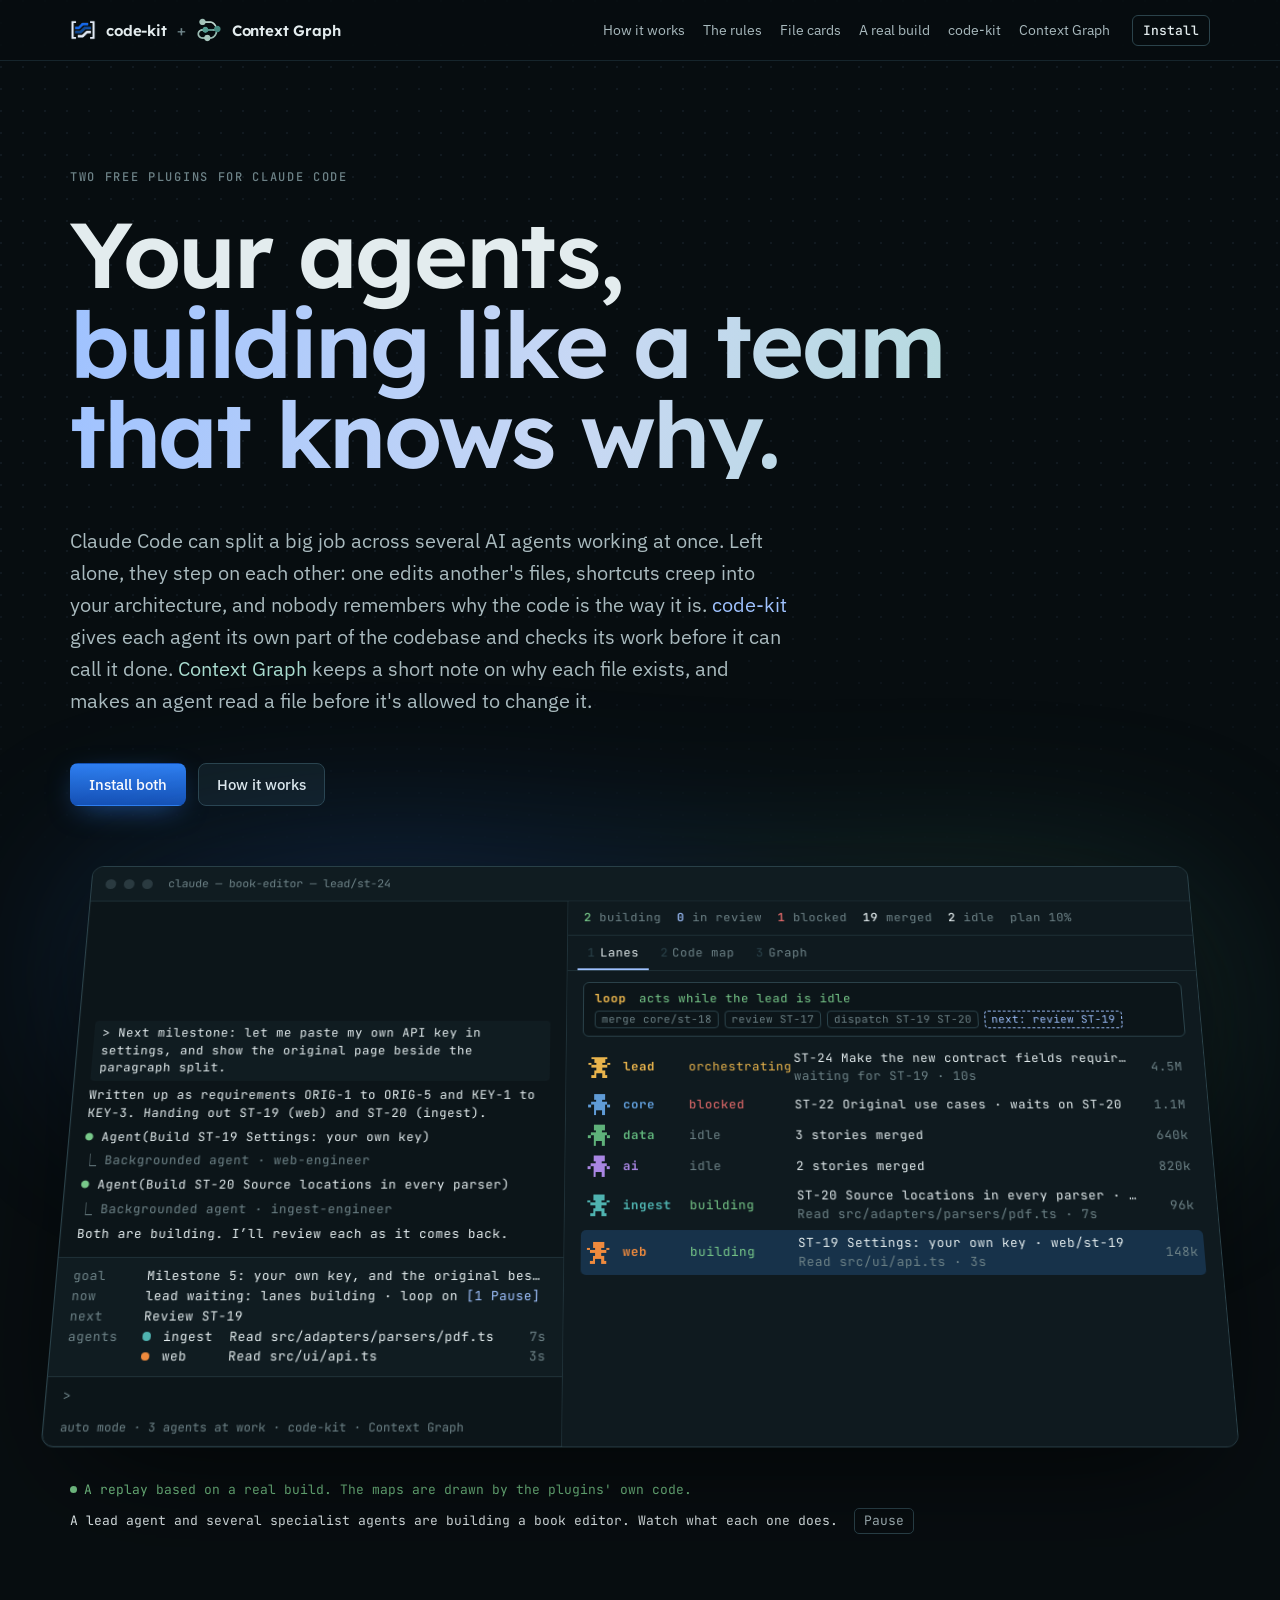
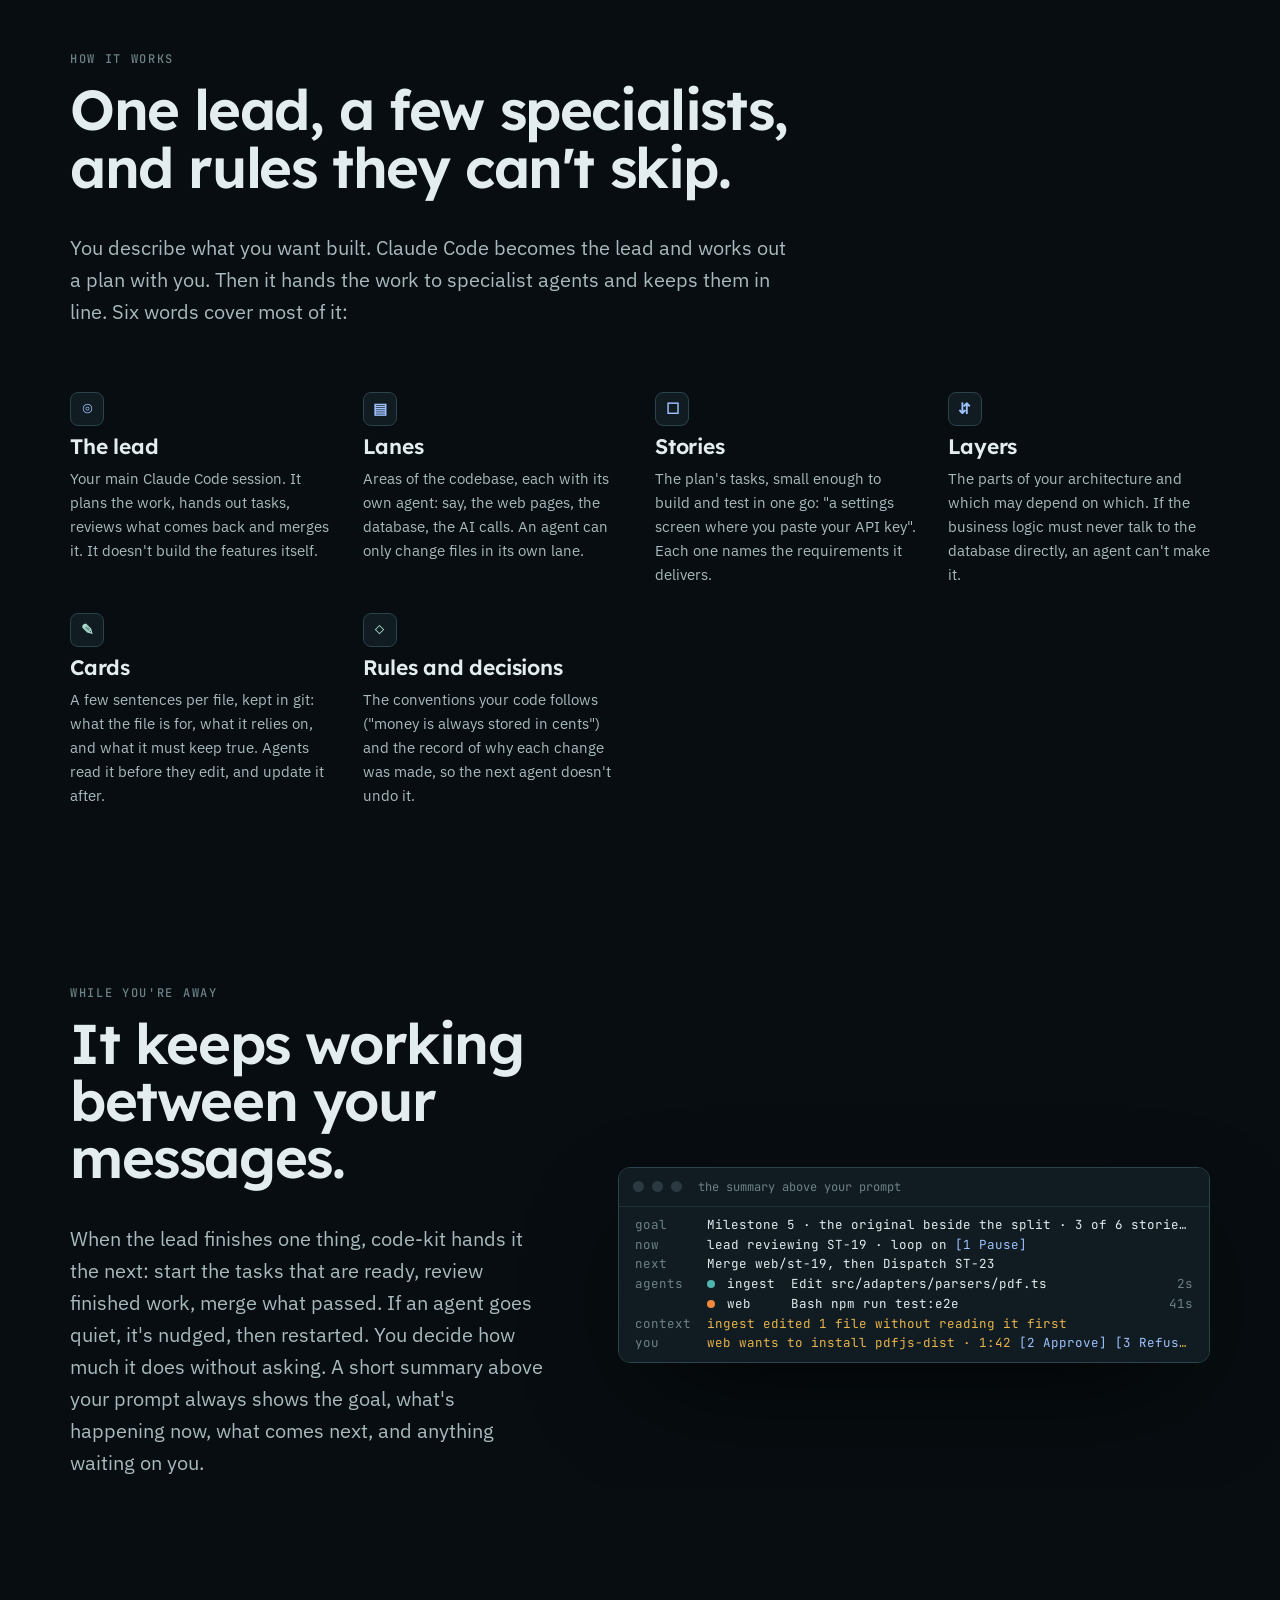
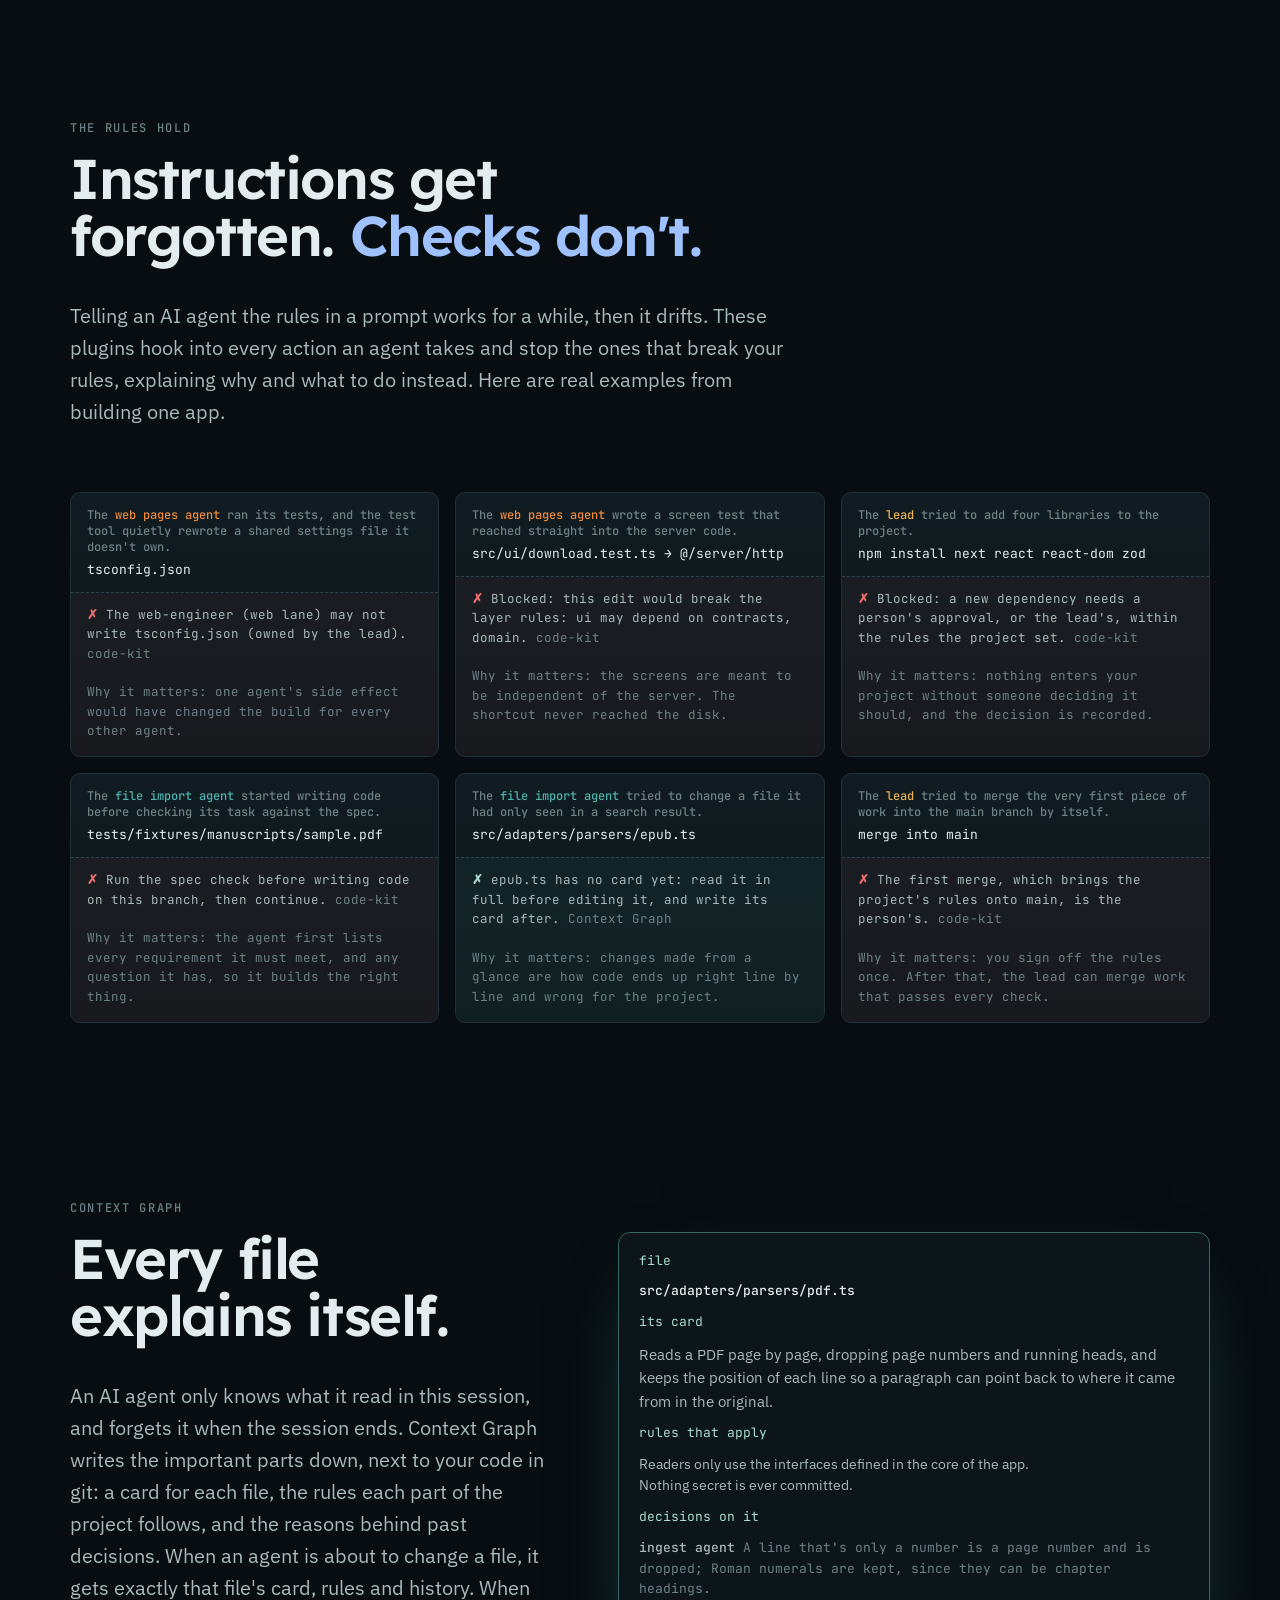
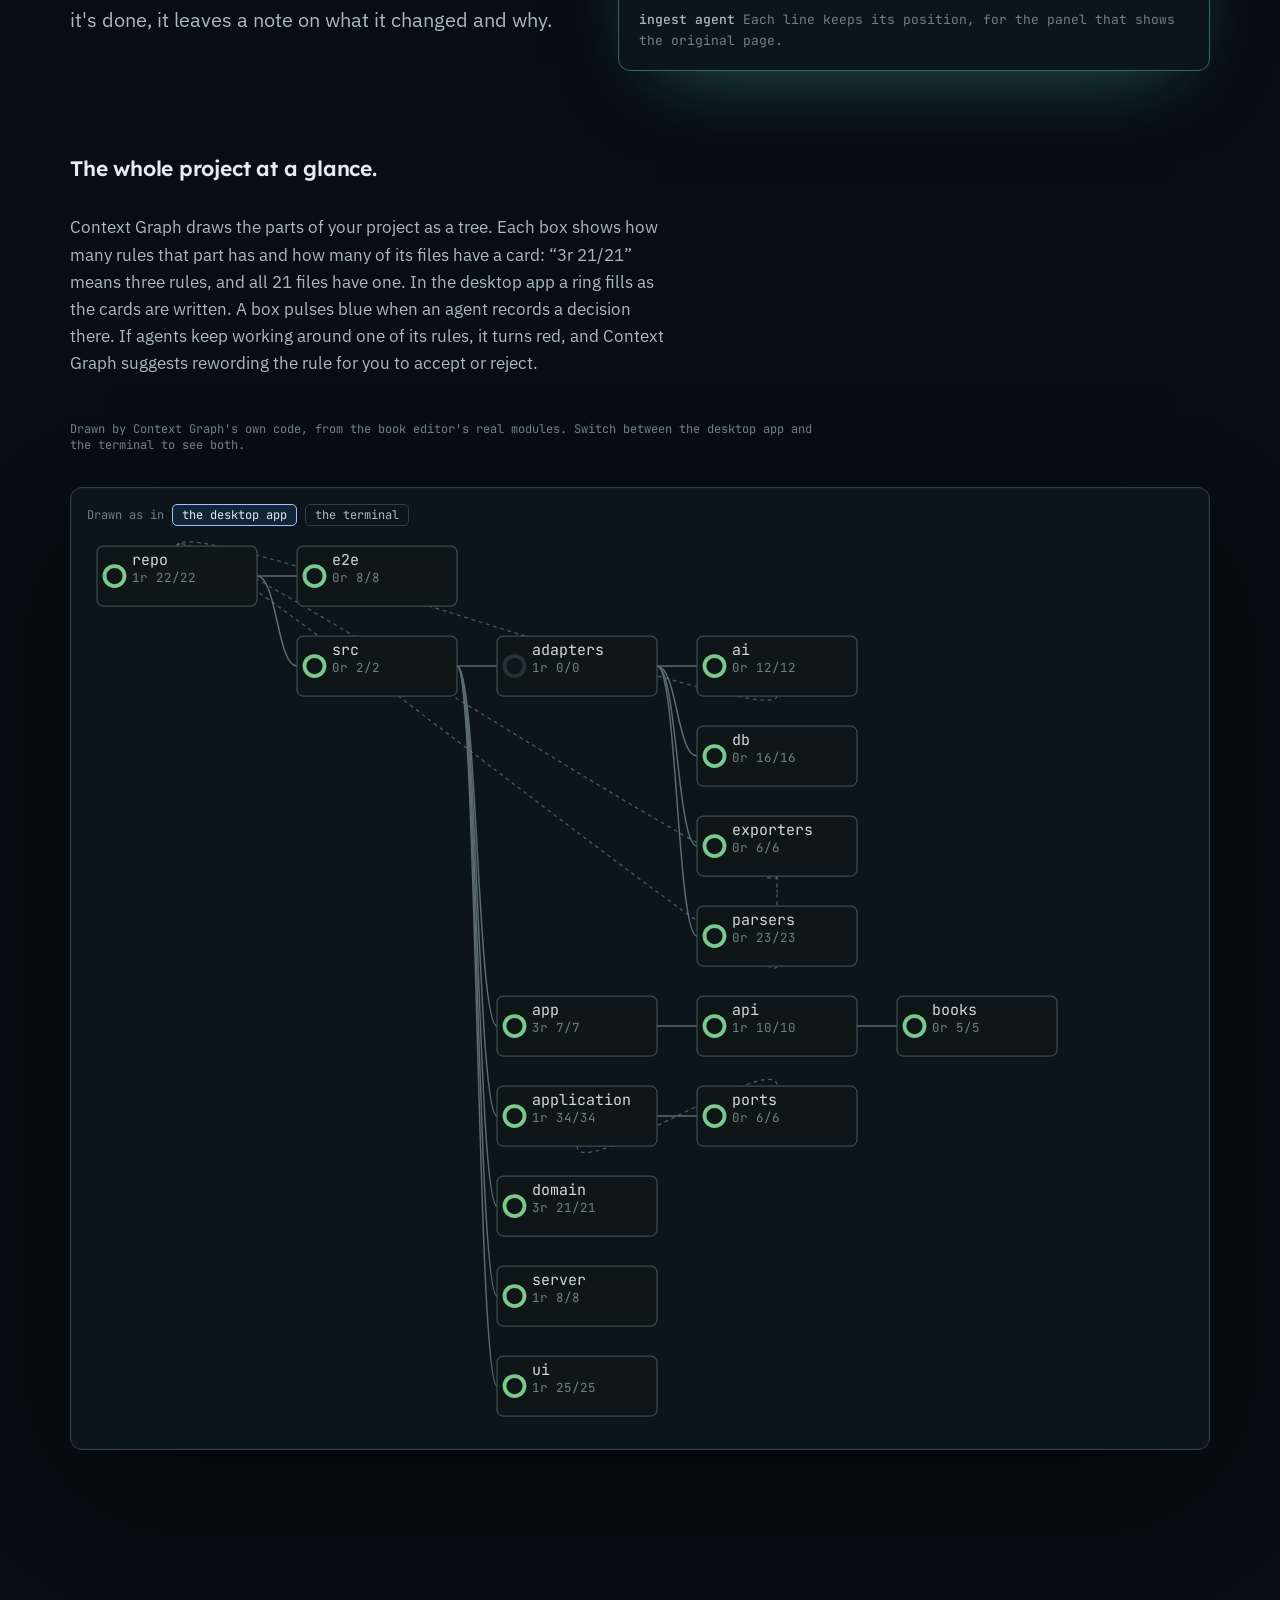
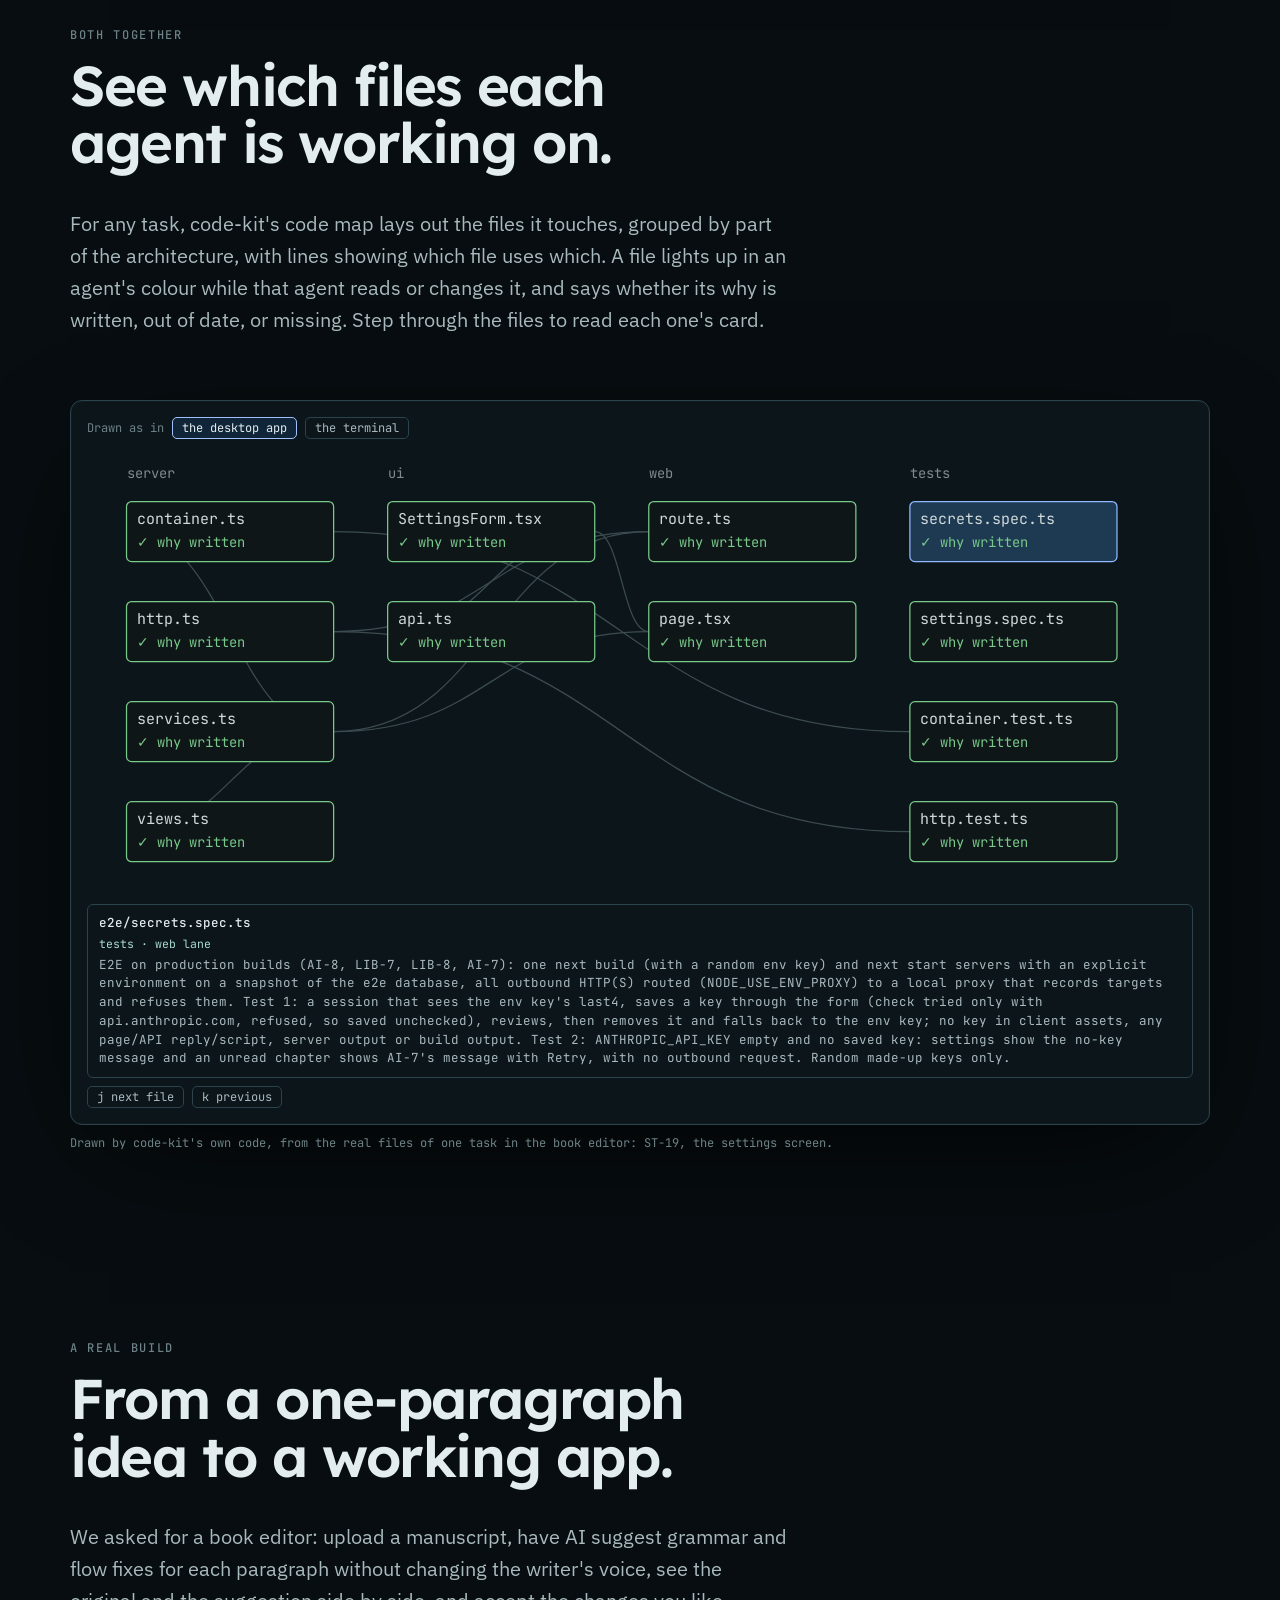
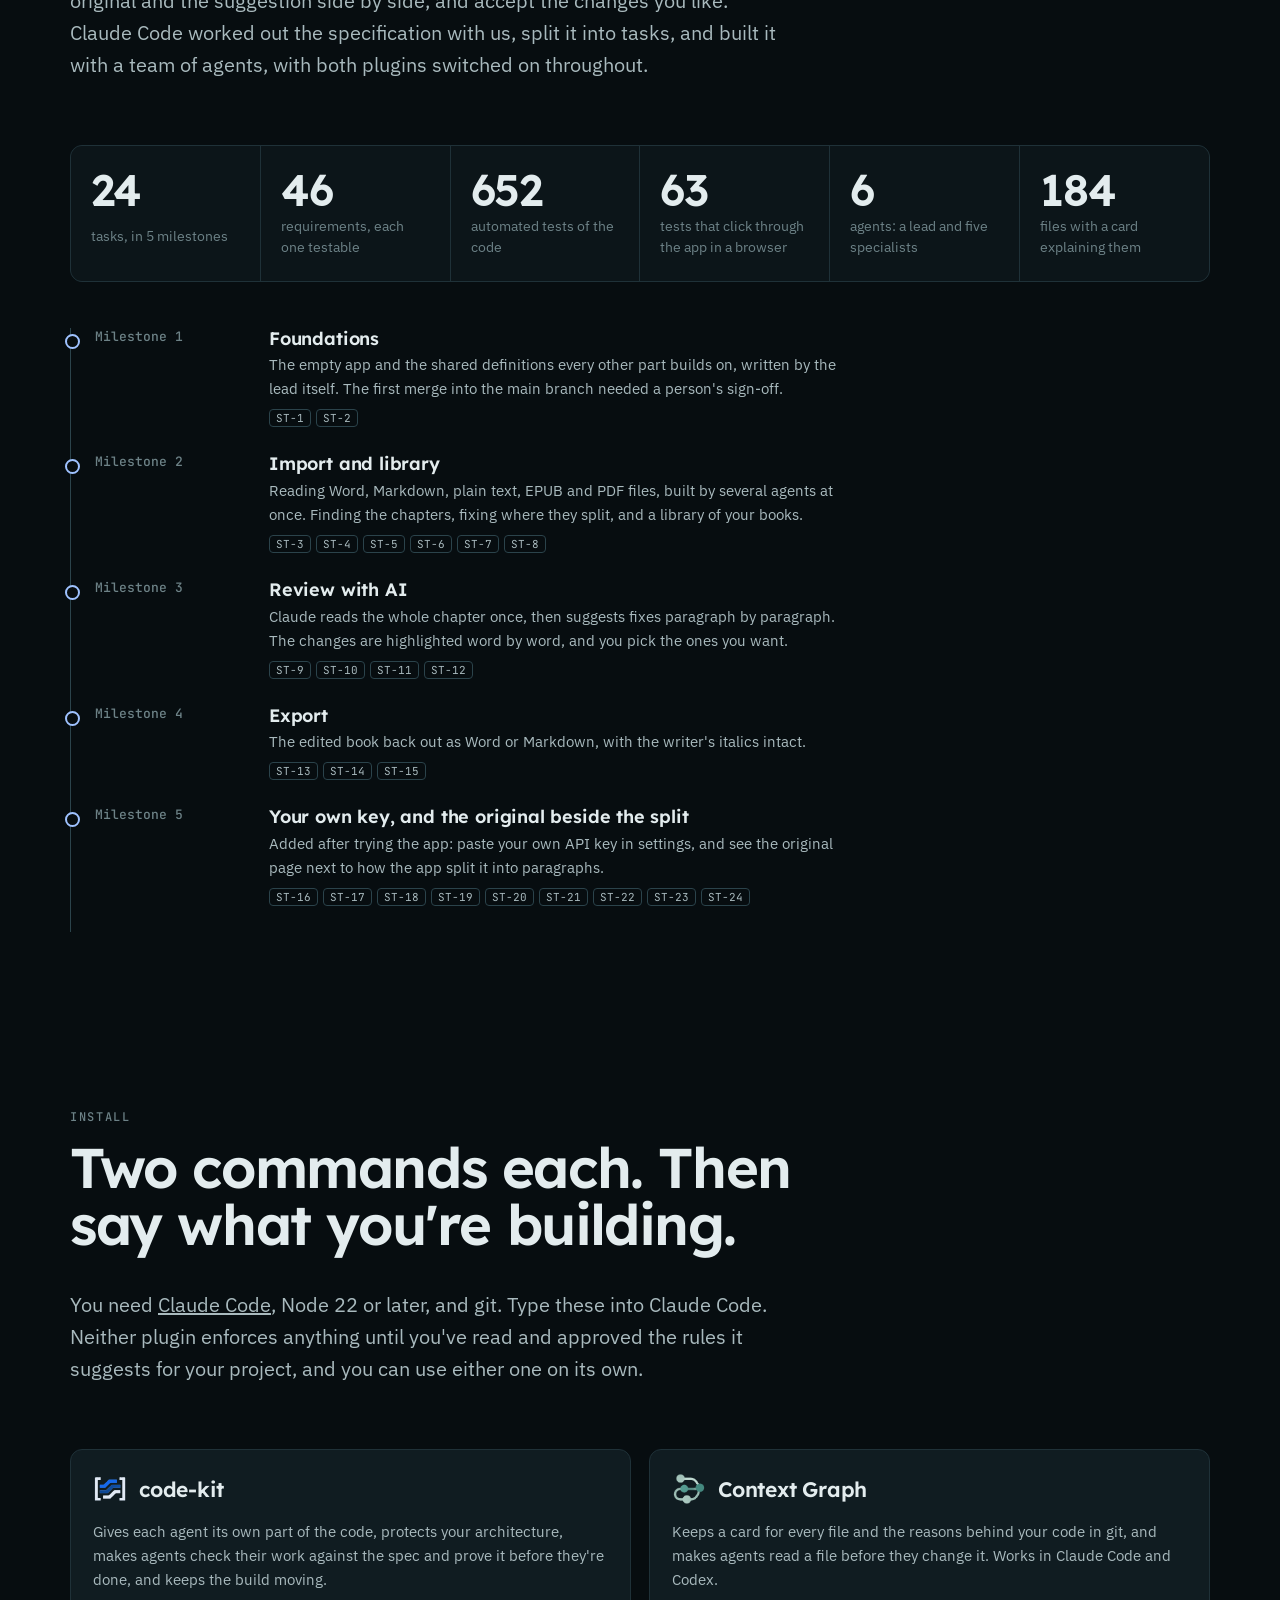
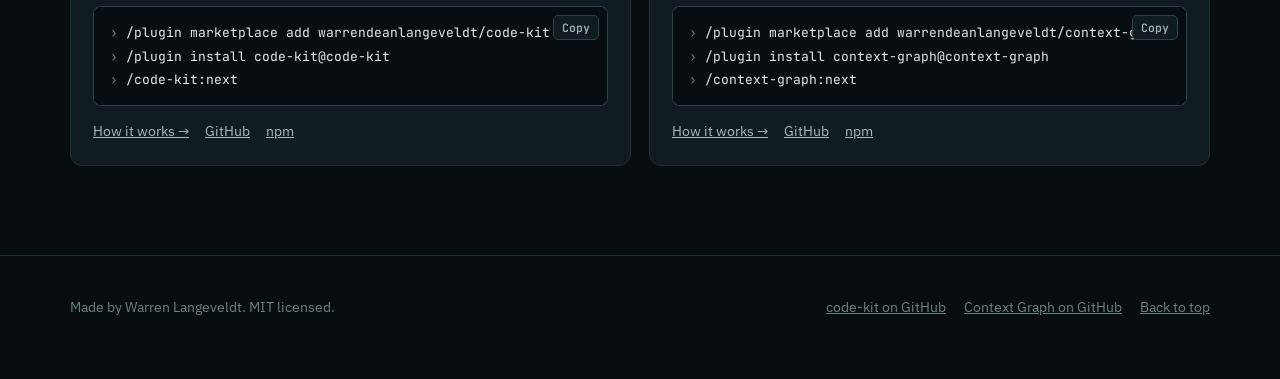
==== commit 0aa5c799: "Plain words for readers new to both plugins; the maps drawn by the plugins' own code from real files" ====
--- a/index.html
+++ b/index.html
@@ -4,9 +4,9 @@
 <meta charset="utf-8">
 <meta name="viewport" content="width=device-width, initial-scale=1, viewport-fit=cover">
 <title>code-kit & Context Graph</title>
-<meta name="description" content="Two Claude Code plugins that make AI agents build like a team: code-kit enforces who may change what and what must be proved; Context Graph gives every agent the why behind a file before it edits.">
+<meta name="description" content="Two free Claude Code plugins for building with several AI agents at once. code-kit gives each agent its own part of the codebase and checks its work. Context Graph keeps a note on why each file exists and makes agents read before they edit.">
 <meta property="og:title" content="code-kit & Context Graph">
-<meta property="og:description" content="Your agents, building like a team that knows why. Two Claude Code plugins for lanes, layers, specs and the why behind every file.">
+<meta property="og:description" content="Two free Claude Code plugins that keep a team of AI agents in their own lanes, checking their work, and reading before they edit.">
 <meta property="og:image" content="https://warrendeanlangeveldt.github.io/assets/og.png">
 <meta property="og:type" content="website">
 <meta name="twitter:card" content="summary_large_image">
@@ -23,9 +23,9 @@
   <div class="wrap">
     <a class="brand" href="./"><img src="assets/code-kit-icon.png" alt=""><span>code-kit</span><span class="plus">+</span><img src="assets/context-graph-icon.png" alt=""><span>Context Graph</span></a>
     <nav aria-label="Sections">
-      <a href="#watch">Watch it build</a>
+      <a href="#words">How it works</a>
       <a href="#rules">The rules</a>
-      <a href="#why">The why</a>
+      <a href="#why">File cards</a>
       <a href="#case">A real build</a>
       <a href="code-kit/">code-kit</a>
       <a href="context-graph/">Context Graph</a>
@@ -37,18 +37,18 @@
 <main>
   <section class="hero" id="top">
     <div class="wrap">
-      <span class="eyebrow">Two plugins for Claude Code</span>
+      <span class="eyebrow">Two free plugins for Claude Code</span>
       <h1>Your agents,<span class="line2 grad">building like a team that knows why.</span></h1>
-      <p class="lede">A lead agent hands stories to lanes. <span class="kit">code-kit</span> holds every agent to who may change what, which layers may depend on which, and what has to be proved before it's done. <span class="ctx">Context Graph</span> makes each agent understand a file before it edits it, and leaves the why behind for the next one.</p>
+      <p class="lede">Claude Code can split a big job across several AI agents working at once. Left alone, they step on each other: one edits another's files, shortcuts creep into your architecture, and nobody remembers why the code is the way it is. <span class="kit">code-kit</span> gives each agent its own part of the codebase and checks its work before it can call it done. <span class="ctx">Context Graph</span> keeps a short note on why each file exists, and makes an agent read a file before it's allowed to change it.</p>
       <div class="ctas">
-        <a class="btn primary" href="#install">Install both <span class="k">2 commands</span></a>
-        <a class="btn" href="#watch">Watch a build</a>
+        <a class="btn primary" href="#install">Install both</a>
+        <a class="btn" href="#words">How it works</a>
       </div>
       <div class="stage" id="watch">
         <div class="glow" aria-hidden="true"></div>
         <div class="tilt"><div data-harness data-caption="#say" data-toggle="#playpause"></div></div>
         <div class="caption">
-          <span class="live">A dramatised replay of a real build</span>
+          <span class="live">A replay based on a real build. The maps are drawn by the plugins' own code.</span>
           <span class="say" id="say"></span>
           <button type="button" id="playpause">Pause</button>
         </div>
@@ -56,22 +56,40 @@
     </div>
   </section>
 
+  <section id="words">
+    <div class="wrap">
+      <div class="sec-head">
+        <span class="eyebrow">How it works</span>
+        <h2>One lead, a few specialists, and rules they can't skip.</h2>
+        <p class="lede">You describe what you want built. Claude Code becomes the lead and works out a plan with you. Then it hands the work to specialist agents and keeps them in line. Six words cover most of it:</p>
+      </div>
+      <div class="feats" style="margin-top:0">
+        <div class="feat"><span class="ic kit">◎</span><h3>The lead</h3><p>Your main Claude Code session. It plans the work, hands out tasks, reviews what comes back and merges it. It doesn't build the features itself.</p></div>
+        <div class="feat"><span class="ic kit">▤</span><h3>Lanes</h3><p>Areas of the codebase, each with its own agent: say, the web pages, the database, the AI calls. An agent can only change files in its own lane.</p></div>
+        <div class="feat"><span class="ic kit">☐</span><h3>Stories</h3><p>The plan's tasks, small enough to build and test in one go: "a settings screen where you paste your API key". Each one names the requirements it delivers.</p></div>
+        <div class="feat"><span class="ic kit">⇵</span><h3>Layers</h3><p>The parts of your architecture and which may depend on which. If the business logic must never talk to the database directly, an agent can't make it.</p></div>
+        <div class="feat"><span class="ic ctx">✎</span><h3>Cards</h3><p>A few sentences per file, kept in git: what the file is for, what it relies on, and what it must keep true. Agents read it before they edit, and update it after.</p></div>
+        <div class="feat"><span class="ic ctx">◇</span><h3>Rules and decisions</h3><p>The conventions your code follows ("money is always stored in cents") and the record of why each change was made, so the next agent doesn't undo it.</p></div>
+      </div>
+    </div>
+  </section>
+
   <section id="loop">
     <div class="wrap split">
       <div class="sec-head">
-        <span class="eyebrow">The loop</span>
-        <h2>It keeps going between your prompts.</h2>
-        <p class="lede">When the lead goes idle, code-kit asks what's next and hands it the step: dispatch the ready stories, review a finished branch, merge the head of the queue. A reviewer agent reads each branch first. Stalled lanes get nudged, then restarted. You choose how hands-off it is, and the band above your prompt always says the goal, what's happening now, what's next, and what's waiting on you.</p>
-      </div>
-      <div class="term" aria-label="The mission band">
-        <div class="bar"><i></i><i></i><i></i><span>the band above your prompt</span></div>
+        <span class="eyebrow">While you're away</span>
+        <h2>It keeps working between your messages.</h2>
+        <p class="lede">When the lead finishes one thing, code-kit hands it the next: start the tasks that are ready, review finished work, merge what passed. If an agent goes quiet, it's nudged, then restarted. You decide how much it does without asking. A short summary above your prompt always shows the goal, what's happening now, what comes next, and anything waiting on you.</p>
+      </div>
+      <div class="term" aria-label="The summary above the prompt">
+        <div class="bar"><i></i><i></i><i></i><span>the summary above your prompt</span></div>
         <div class="band" style="border-top:0">
           <div class="r"><span class="k">goal</span><span class="v">Milestone 5 · the original beside the split · 3 of 6 stories done</span></div>
           <div class="r"><span class="k">now</span><span class="v">lead reviewing ST-19 · loop on  <span class="btnk">[1 Pause]</span></span></div>
           <div class="r"><span class="k">next</span><span class="v">Merge web/st-19, then Dispatch ST-23</span></div>
           <div class="r"><span class="k">agents</span><span class="v ag"><span style="color:var(--ingest)"><span class="dot"></span></span><span>ingest</span><span class="t">Edit src/adapters/parsers/pdf.ts</span><span class="a">2s</span></span></div>
           <div class="r"><span class="k"></span><span class="v ag"><span style="color:var(--web)"><span class="dot"></span></span><span>web</span><span class="t">Bash npm run test:e2e</span><span class="a">41s</span></span></div>
-          <div class="r"><span class="k">context</span><span class="v ctxl">ingest edited 1 file without understanding it</span></div>
+          <div class="r"><span class="k">context</span><span class="v ctxl">ingest edited 1 file without reading it first</span></div>
           <div class="r"><span class="k">you</span><span class="v you">web wants to install pdfjs-dist · 1:42  <span class="btnk">[2 Approve] [3 Refuse]</span></span></div>
         </div>
       </div>
@@ -82,40 +100,34 @@
     <div class="wrap">
       <div class="sec-head">
         <span class="eyebrow">The rules hold</span>
-        <h2>Advice drifts. <span class="kit">Hooks don't.</span></h2>
-        <p class="lede">Rules in a prompt are suggestions an agent forgets three hours in. These are refusals the plugins actually gave while building the book editor, each one saying why and what to do instead.</p>
+        <h2>Instructions get forgotten. <span class="kit">Checks don't.</span></h2>
+        <p class="lede">Telling an AI agent the rules in a prompt works for a while, then it drifts. These plugins hook into every action an agent takes and stop the ones that break your rules, explaining why and what to do instead. Here are real examples from building one app.</p>
       </div>
       <div class="refusals">
         <article class="ref">
-          <div class="tried"><span class="who"><b style="color:var(--web)">web-engineer</b> ran</span><span class="cmd">npm run test:e2e</span><span class="who">…and Next.js quietly rewrote tsconfig.json</span></div>
-          <div class="said"><span class="x">✗ </span>These uncommitted changes break the ownership rules: tsconfig.json: The web-engineer (web lane) may not write tsconfig.json (owned by the lead). <span class="plugin">code-kit</span></div>
-        </article>
-        <article class="ref">
-          <div class="tried"><span class="who"><b style="color:var(--web)">web-engineer</b> wrote a test in</span><span class="cmd">src/ui/download.test.ts</span><span class="who">importing the server</span></div>
-          <div class="said"><span class="x">✗ </span>Blocked: this edit would break the layer rules: src/ui/download.test.ts (ui) imports @/server/http (server); ui may depend on contracts, domain. <span class="plugin">code-kit</span></div>
-        </article>
-        <article class="ref">
-          <div class="tried"><span class="who"><b style="color:var(--lead)">lead</b> ran</span><span class="cmd">npm install next react react-dom zod</span></div>
-          <div class="said"><span class="x">✗ </span>Blocked: a new dependency (next, react, react-dom, zod) needs a person's approval… or the lead approves it itself, if it's within the project's delegated rules. <span class="plugin">code-kit</span></div>
-        </article>
-        <article class="ref">
-          <div class="tried"><span class="who"><b style="color:var(--ingest)">ingest-engineer</b> started writing</span><span class="cmd">tests/fixtures/manuscripts/sample.pdf</span></div>
-          <div class="said"><span class="x">✗ </span>Run the spec-check skill before writing code on this branch. Save its report (the requirement table, questions and recommendation), then continue. <span class="plugin">code-kit</span></div>
+          <div class="tried"><span class="who">The <b style="color:var(--web)">web pages agent</b> ran its tests, and the test tool quietly rewrote a shared settings file it doesn't own.</span><span class="cmd">tsconfig.json</span></div>
+          <div class="said"><span class="x">✗ </span>The web-engineer (web lane) may not write tsconfig.json (owned by the lead). <span class="plugin">code-kit</span><br><br><span class="plugin">Why it matters: one agent's side effect would have changed the build for every other agent.</span></div>
+        </article>
+        <article class="ref">
+          <div class="tried"><span class="who">The <b style="color:var(--web)">web pages agent</b> wrote a screen test that reached straight into the server code.</span><span class="cmd">src/ui/download.test.ts → @/server/http</span></div>
+          <div class="said"><span class="x">✗ </span>Blocked: this edit would break the layer rules: ui may depend on contracts, domain. <span class="plugin">code-kit</span><br><br><span class="plugin">Why it matters: the screens are meant to be independent of the server. The shortcut never reached the disk.</span></div>
+        </article>
+        <article class="ref">
+          <div class="tried"><span class="who">The <b style="color:var(--lead)">lead</b> tried to add four libraries to the project.</span><span class="cmd">npm install next react react-dom zod</span></div>
+          <div class="said"><span class="x">✗ </span>Blocked: a new dependency needs a person's approval, or the lead's, within the rules the project set. <span class="plugin">code-kit</span><br><br><span class="plugin">Why it matters: nothing enters your project without someone deciding it should, and the decision is recorded.</span></div>
+        </article>
+        <article class="ref">
+          <div class="tried"><span class="who">The <b style="color:var(--ingest)">file import agent</b> started writing code before checking its task against the spec.</span><span class="cmd">tests/fixtures/manuscripts/sample.pdf</span></div>
+          <div class="said"><span class="x">✗ </span>Run the spec check before writing code on this branch, then continue. <span class="plugin">code-kit</span><br><br><span class="plugin">Why it matters: the agent first lists every requirement it must meet, and any question it has, so it builds the right thing.</span></div>
         </article>
         <article class="ref ctxref">
-          <div class="tried"><span class="who"><b style="color:var(--ingest)">ingest-engineer</b> tried to edit</span><span class="cmd">src/adapters/parsers/epub.ts</span><span class="who">having only grepped it</span></div>
-          <div class="said"><span class="x">✗ </span>file src/adapters/parsers/epub.ts: no card yet: read it in full (no offset or limit) before editing it, and write its card after. <span class="plugin">Context Graph</span></div>
-        </article>
-        <article class="ref">
-          <div class="tried"><span class="who"><b style="color:var(--lead)">lead</b> tried to merge</span><span class="cmd">code-kit queue merge --delegated</span><span class="who">on a brand-new repository</span></div>
-          <div class="said"><span class="x">✗ </span>main has no .claude/code-kit.json committed yet, so it delegates nothing: the first merge, which brings code-kit's rules onto main, is the person's. <span class="plugin">code-kit</span></div>
-        </article>
-      </div>
-      <div class="feats">
-        <div class="feat"><span class="ic kit">▤</span><h3>Lanes</h3><p>Each lane agent writes only its own paths. The lead writes contracts and specs, and delegates the rest.</p></div>
-        <div class="feat"><span class="ic kit">⇵</span><h3>Layers</h3><p>Each layer imports only what it may, checked before the write, so a layer is never broken on disk.</p></div>
-        <div class="feat"><span class="ic kit">✓</span><h3>Proof before done</h3><p>No agent finishes with failing checks, unowned changes or work nobody committed.</p></div>
-        <div class="feat"><span class="ic kit">◆</span><h3>Approvals on the record</h3><p>Contracts, kit changes and new packages are approved by you or within rules you set, and logged in git.</p></div>
+          <div class="tried"><span class="who">The <b style="color:var(--ingest)">file import agent</b> tried to change a file it had only seen in a search result.</span><span class="cmd">src/adapters/parsers/epub.ts</span></div>
+          <div class="said"><span class="x">✗ </span>epub.ts has no card yet: read it in full before editing it, and write its card after. <span class="plugin">Context Graph</span><br><br><span class="plugin">Why it matters: changes made from a glance are how code ends up right line by line and wrong for the project.</span></div>
+        </article>
+        <article class="ref">
+          <div class="tried"><span class="who">The <b style="color:var(--lead)">lead</b> tried to merge the very first piece of work into the main branch by itself.</span><span class="cmd">merge into main</span></div>
+          <div class="said"><span class="x">✗ </span>The first merge, which brings the project's rules onto main, is the person's. <span class="plugin">code-kit</span><br><br><span class="plugin">Why it matters: you sign off the rules once. After that, the lead can merge work that passes every check.</span></div>
+        </article>
       </div>
     </div>
   </section>
@@ -123,41 +135,41 @@
   <section id="why">
     <div class="wrap split">
       <div class="sec-head">
-        <span class="eyebrow">The why, kept in git</span>
-        <h2>Every file has a card. <span class="ctx">Every rule has a reason.</span></h2>
-        <p class="lede">Context Graph keeps a small graph beside your code: modules, the rules that apply to them, the decisions made and why, and a card for every file. An agent gets the card and the rules at the moment it's about to edit, and leaves a decision behind when it's done. A background writer cards the existing code; a curator proposes the rules your decisions keep making.</p>
+        <span class="eyebrow">Context Graph</span>
+        <h2>Every file explains itself.</h2>
+        <p class="lede">An AI agent only knows what it read in this session, and forgets it when the session ends. Context Graph writes the important parts down, next to your code in git: a card for each file, the rules each part of the project follows, and the reasons behind past decisions. When an agent is about to change a file, it gets exactly that file's card, rules and history. When it's done, it leaves a note on what it changed and why.</p>
       </div>
       <div class="cardx" aria-label="An example file card">
         <span class="lbl">file</span>
         <span class="path">src/adapters/parsers/pdf.ts</span>
-        <span class="lbl">card</span>
-        <span class="txt">Reads a PDF by page, dropping page numbers and running heads, and keeps each line's box so a paragraph can point back to where it came from in the original.</span>
-        <span class="lbl">rules</span>
-        <span><span class="rule e">E hex.ports-in-core</span><span class="rule">G config.no-secrets-in-tree</span></span>
-        <span class="lbl">decisions</span>
-        <span class="dec"><b>10-10 ingest</b> arabic page numbers are dropped; roman numerals kept as headings → IMP-3</span>
-        <span class="dec"><b>10-10 ingest</b> each line keeps its box for the original panel → ORIG-2</span>
+        <span class="lbl">its card</span>
+        <span class="txt">Reads a PDF page by page, dropping page numbers and running heads, and keeps the position of each line so a paragraph can point back to where it came from in the original.</span>
+        <span class="lbl">rules that apply</span>
+        <span class="txt" style="font-size:14px">Readers only use the interfaces defined in the core of the app.<br>Nothing secret is ever committed.</span>
+        <span class="lbl">decisions on it</span>
+        <span class="dec"><b>ingest agent</b> A line that's only a number is a page number and is dropped; Roman numerals are kept, since they can be chapter headings.</span>
+        <span class="dec"><b>ingest agent</b> Each line keeps its position, for the panel that shows the original page.</span>
       </div>
     </div>
     <div class="wrap" style="margin-top:56px">
-      <div class="split">
-        <div class="term" style="padding:16px"><div data-graph></div></div>
-        <div class="sec-head" style="margin:0">
-          <h3>See the graph think.</h3>
-          <p class="lede" style="font-size:17px">The Map tab draws your modules with their rules and how many of their files have a card. A decision pulses on as it's recorded. A rule that keeps getting overridden turns red, with the curator's rewording ready to accept.</p>
-        </div>
-      </div>
+      <div class="sec-head" style="margin-bottom:22px">
+        <h3>The whole project at a glance.</h3>
+          <p class="lede" style="font-size:17px">Context Graph draws the parts of your project as a tree. Each box shows how many rules that part has and how many of its files have a card: “3r 21/21” means three rules, and all 21 files have one. In the desktop app a ring fills as the cards are written. A box pulses blue when an agent records a decision there. If agents keep working around one of its rules, it turns red, and Context Graph suggests rewording the rule for you to accept or reject.</p>
+          <p class="drawnby">Drawn by Context Graph's own code, from the book editor's real modules. Switch between the desktop app and the terminal to see both.</p>
+      </div>
+      <div class="term" style="padding:16px"><div data-graph></div></div>
     </div>
   </section>
 
   <section id="map">
     <div class="wrap">
       <div class="sec-head">
-        <span class="eyebrow">Together</span>
-        <h2>Watch the code light up.</h2>
-        <p class="lede">The code map draws a story's files by layer, joined by their imports. A file glows in a lane's colour while that lane reads or edits it, and turns green once it's understood and its why is written down. Select one to read it.</p>
+        <span class="eyebrow">Both together</span>
+        <h2>See which files each agent is working on.</h2>
+        <p class="lede">For any task, code-kit's code map lays out the files it touches, grouped by part of the architecture, with lines showing which file uses which. A file lights up in an agent's colour while that agent reads or changes it, and says whether its why is written, out of date, or missing. Step through the files to read each one's card.</p>
       </div>
       <div class="term" style="padding:16px"><div data-codemap></div></div>
+      <p class="drawnby">Drawn by code-kit's own code, from the real files of one task in the book editor: ST-19, the settings screen.</p>
     </div>
   </section>
 
@@ -165,36 +177,23 @@
     <div class="wrap">
       <div class="sec-head">
         <span class="eyebrow">A real build</span>
-        <h2>One brief. A working book editor.</h2>
-        <p class="lede">We gave both plugins a one-paragraph idea: an AI line editor that keeps a writer's voice, shows its changes side by side, and lets you cherry-pick them. The lead specced it, split it into lanes and built it, while code-kit and Context Graph held the line.</p>
+        <h2>From a one-paragraph idea to a working app.</h2>
+        <p class="lede">We asked for a book editor: upload a manuscript, have AI suggest grammar and flow fixes for each paragraph without changing the writer's voice, see the original and the suggestion side by side, and accept the changes you like. Claude Code worked out the specification with us, split it into tasks, and built it with a team of agents, with both plugins switched on throughout.</p>
       </div>
       <div class="stats">
-        <div class="stat"><b>24</b><span>stories, across 5 milestones</span></div>
-        <div class="stat"><b>46</b><span>numbered, testable requirements</span></div>
-        <div class="stat"><b>652</b><span>unit tests</span></div>
-        <div class="stat"><b>63</b><span>browser tests, the whole journey</span></div>
-        <div class="stat"><b>6</b><span>lanes: lead, core, data, ai, ingest, web</span></div>
-        <div class="stat"><b>184</b><span>files given their why by the card writer</span></div>
+        <div class="stat"><b>24</b><span>tasks, in 5 milestones</span></div>
+        <div class="stat"><b>46</b><span>requirements, each one testable</span></div>
+        <div class="stat"><b>652</b><span>automated tests of the code</span></div>
+        <div class="stat"><b>63</b><span>tests that click through the app in a browser</span></div>
+        <div class="stat"><b>6</b><span>agents: a lead and five specialists</span></div>
+        <div class="stat"><b>184</b><span>files with a card explaining them</span></div>
       </div>
       <div class="milestones">
-        <div class="ms"><span class="when">Milestone 1</span><div><h3>Foundations</h3><p>The scaffold and the contracts, built by the lead itself. The first merge into main was yours: it brings the rules with it.</p><div class="storyrow"><span>ST-1</span><span>ST-2</span></div></div></div>
-        <div class="ms"><span class="when">Milestone 2</span><div><h3>Import and library</h3><p>Readers for .docx, Markdown, text, EPUB and PDF, run in parallel lanes. Chapter detection, structure edits and the library.</p><div class="storyrow"><span>ST-3</span><span>ST-4</span><span>ST-5</span><span>ST-6</span><span>ST-7</span><span>ST-8</span></div></div></div>
-        <div class="ms"><span class="when">Milestone 3</span><div><h3>Review with AI</h3><p>Claude reads the chapter once, then suggests grammar and flow fixes per paragraph. Word-level diffs, cherry-picking and commits.</p><div class="storyrow"><span>ST-9</span><span>ST-10</span><span>ST-11</span><span>ST-12</span></div></div></div>
-        <div class="ms"><span class="when">Milestone 4</span><div><h3>Export</h3><p>Word and Markdown export, with the writer's italics intact and nothing a manuscript holds turned into formatting by accident.</p><div class="storyrow"><span>ST-13</span><span>ST-14</span><span>ST-15</span></div></div></div>
-        <div class="ms"><span class="when">Milestone 5</span><div><h3>Your own key, and the original beside the split</h3><p>Asked for after the first try: paste your own API key, and see the original page next to the paragraph split, with every paragraph pointing back to where it came from.</p><div class="storyrow"><span>ST-16</span><span>ST-17</span><span>ST-18</span><span>ST-19</span><span>ST-20</span><span>ST-21</span><span>ST-22</span><span>ST-23</span><span>ST-24</span></div></div></div>
-      </div>
-      <div class="split" style="align-items:start;margin-top:30px">
-        <div class="sec-head" style="margin:0">
-          <h3>It found the plugins' own bugs, too.</h3>
-          <p class="lede" style="font-size:17px">Building something real is the best test. Every one of these was fixed, with a test, before the next release.</p>
-        </div>
-        <ul class="caught">
-          <li><b>The first merge was impossible.</b> A new repository had no rules on main to delegate from. Now the first merge is yours, and everything says so.</li>
-          <li><b>The loop asked twenty times.</b> It now stops after two prompts for one step and asks you instead.</li>
-          <li><b>Text was mistaken for commands.</b> An echo that mentioned <code>npm install</code> was refused as a new dependency.</li>
-          <li><b>A helper was blamed for the lead's work.</b> The card writer was flagged for files the lead hadn't committed.</li>
-          <li><b>The card writer wouldn't take no.</b> Declining one batch brought the next ten. Now no means no, for the session.</li>
-        </ul>
+        <div class="ms"><span class="when">Milestone 1</span><div><h3>Foundations</h3><p>The empty app and the shared definitions every other part builds on, written by the lead itself. The first merge into the main branch needed a person's sign-off.</p><div class="storyrow"><span>ST-1</span><span>ST-2</span></div></div></div>
+        <div class="ms"><span class="when">Milestone 2</span><div><h3>Import and library</h3><p>Reading Word, Markdown, plain text, EPUB and PDF files, built by several agents at once. Finding the chapters, fixing where they split, and a library of your books.</p><div class="storyrow"><span>ST-3</span><span>ST-4</span><span>ST-5</span><span>ST-6</span><span>ST-7</span><span>ST-8</span></div></div></div>
+        <div class="ms"><span class="when">Milestone 3</span><div><h3>Review with AI</h3><p>Claude reads the whole chapter once, then suggests fixes paragraph by paragraph. The changes are highlighted word by word, and you pick the ones you want.</p><div class="storyrow"><span>ST-9</span><span>ST-10</span><span>ST-11</span><span>ST-12</span></div></div></div>
+        <div class="ms"><span class="when">Milestone 4</span><div><h3>Export</h3><p>The edited book back out as Word or Markdown, with the writer's italics intact.</p><div class="storyrow"><span>ST-13</span><span>ST-14</span><span>ST-15</span></div></div></div>
+        <div class="ms"><span class="when">Milestone 5</span><div><h3>Your own key, and the original beside the split</h3><p>Added after trying the app: paste your own API key in settings, and see the original page next to how the app split it into paragraphs.</p><div class="storyrow"><span>ST-16</span><span>ST-17</span><span>ST-18</span><span>ST-19</span><span>ST-20</span><span>ST-21</span><span>ST-22</span><span>ST-23</span><span>ST-24</span></div></div></div>
       </div>
     </div>
   </section>
@@ -204,12 +203,12 @@
       <div class="sec-head">
         <span class="eyebrow">Install</span>
         <h2>Two commands each. Then say what you're building.</h2>
-        <p class="lede">You need Claude Code, Node 22 or later, and git. Nothing is enforced until you approve the rules each plugin drafts for your project.</p>
+        <p class="lede">You need <a href="https://claude.com/claude-code">Claude Code</a>, Node 22 or later, and git. Type these into Claude Code. Neither plugin enforces anything until you've read and approved the rules it suggests for your project, and you can use either one on its own.</p>
       </div>
       <div class="install">
         <div class="inst">
           <div class="hd"><img src="assets/code-kit-icon.png" alt=""><h3>code-kit</h3></div>
-          <p>Lanes, layers, protected paths, spec-check before code, proof before done, the loop and the merge queue.</p>
+          <p>Gives each agent its own part of the code, protects your architecture, makes agents check their work against the spec and prove it before they're done, and keeps the build moving.</p>
           <div class="cmds" id="cmd-kit"><span class="p">› </span>/plugin marketplace add warrendeanlangeveldt/code-kit
 <span class="p">› </span>/plugin install code-kit@code-kit
 <span class="p">› </span>/code-kit:next<button class="copy" type="button" data-copy="#cmd-kit">Copy</button></div>
@@ -217,7 +216,7 @@
         </div>
         <div class="inst">
           <div class="hd"><img src="assets/context-graph-icon.png" alt=""><h3>Context Graph</h3></div>
-          <p>File cards, rules and decisions in git; read before edit; the card writer, the curator and <code>/why</code>.</p>
+          <p>Keeps a card for every file and the reasons behind your code in git, and makes agents read a file before they change it. Works in Claude Code and Codex.</p>
           <div class="cmds" id="cmd-ctx"><span class="p">› </span>/plugin marketplace add warrendeanlangeveldt/context-graph
 <span class="p">› </span>/plugin install context-graph@context-graph
 <span class="p">› </span>/context-graph:next<button class="copy" type="button" data-copy="#cmd-ctx">Copy</button></div>
@@ -235,6 +234,6 @@
   </div>
 </footer>
 
-<script src="assets/harness.js"></script>
+<script type="module" src="assets/harness.js"></script>
 </body>
 </html>
--- a/assets/site.css
+++ b/assets/site.css
@@ -261,3 +261,13 @@
 .tablebox { overflow-x: auto; }
 .pagehero { padding-block: 70px 10px; display: grid; gap: 20px; }
 .pagehero .marker img { width: 54px; height: 54px; }
+
+/* the maps, drawn by the plugins' own code: a switch between the desktop app's SVG and the terminal's text */
+.surface { display: flex; flex-wrap: wrap; align-items: center; gap: 6px 8px; margin-bottom: 10px; font: 12px var(--mono); color: var(--dim); }
+.surface button { font: inherit; color: var(--fg-2); background: none; border: 1px solid var(--rule-2); border-radius: 5px; padding: 2px 9px; cursor: pointer; }
+.surface button[aria-pressed='true'] { color: var(--fg); border-color: var(--kit-soft); background: color-mix(in srgb, var(--kit) 15%, transparent); }
+.tdraw { margin: 0; font: 11.5px/1.2 var(--mono); color: var(--fg); overflow-x: auto; white-space: pre; background: #0b0f10; border: 1px solid var(--rule); border-radius: 6px; padding: 12px; }
+.mapkeys { display: flex; gap: 8px; margin-top: 8px; }
+.mapkeys button { font: 12px var(--mono); color: var(--fg-2); background: none; border: 1px solid var(--rule-2); border-radius: 5px; padding: 2px 9px; cursor: pointer; }
+.lane .st { white-space: nowrap; }
+.drawnby { font: 12px var(--mono); color: var(--dim); margin-top: 10px; }
